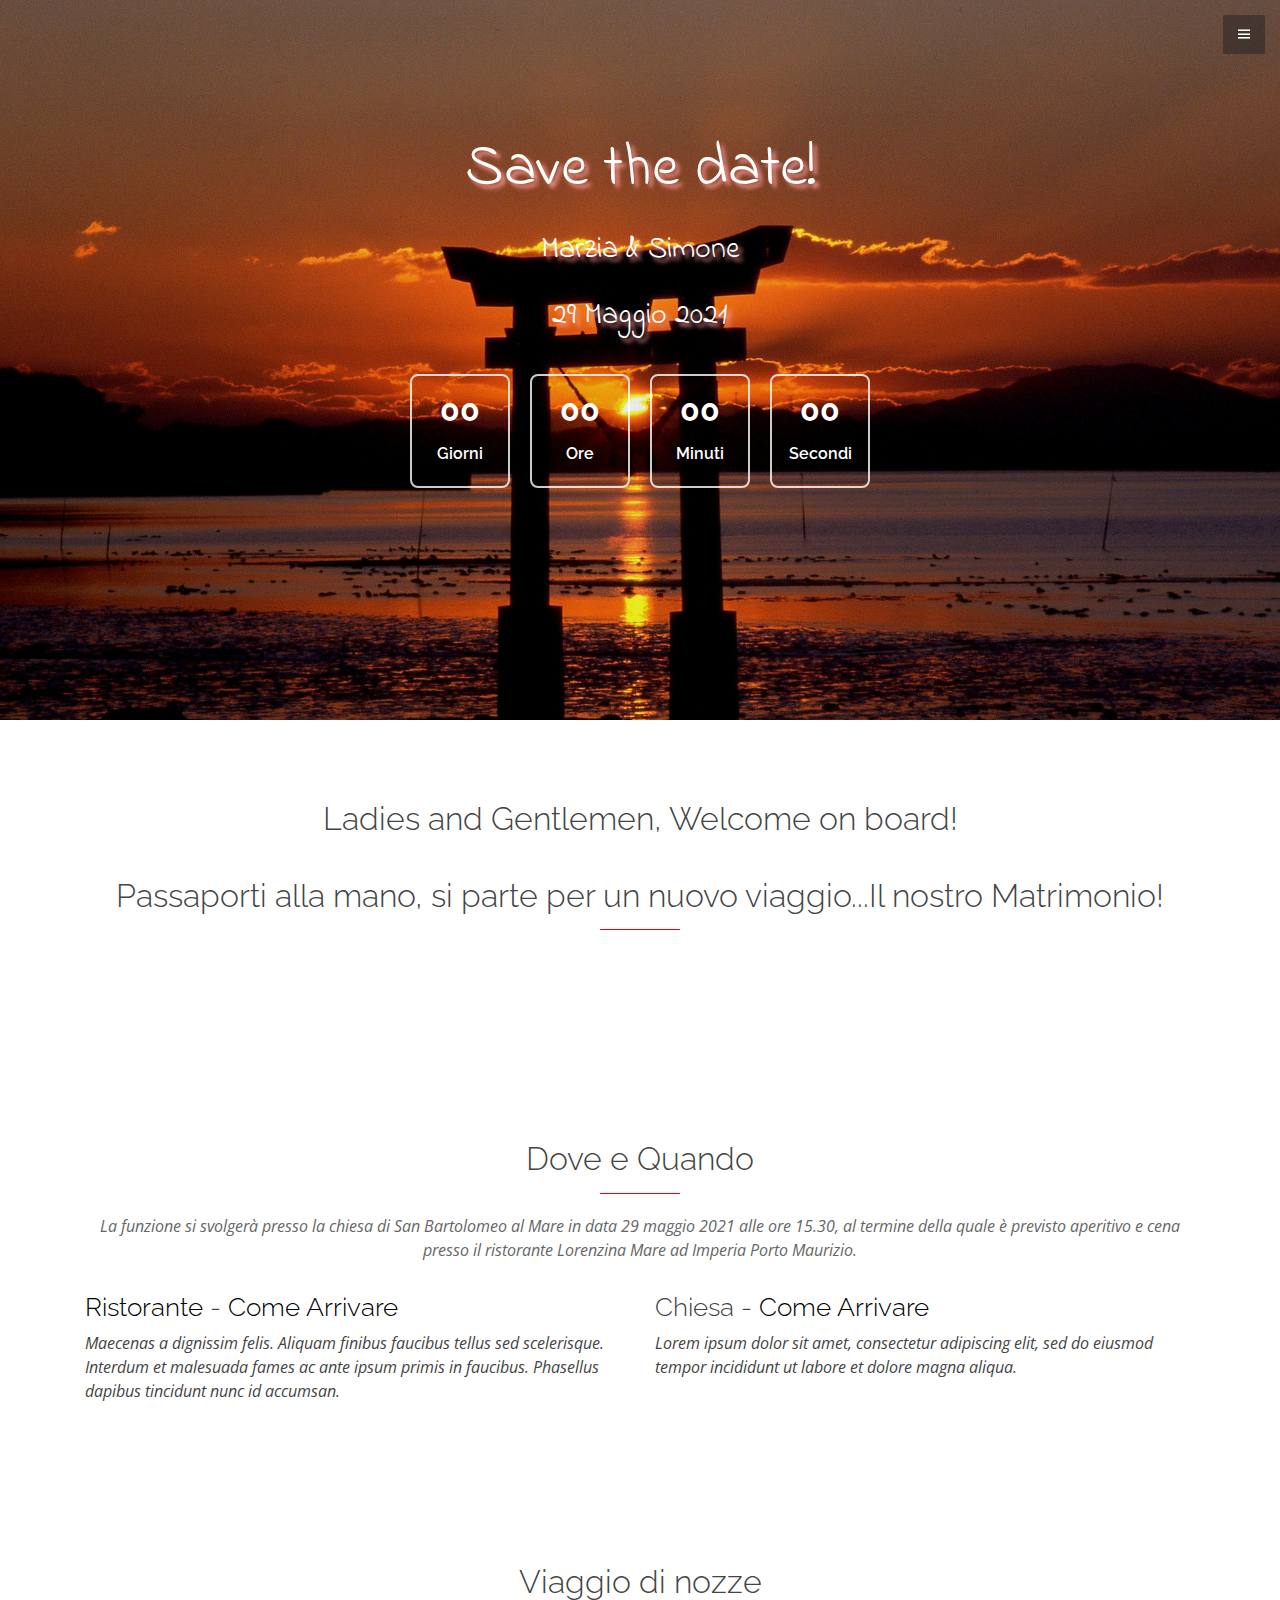
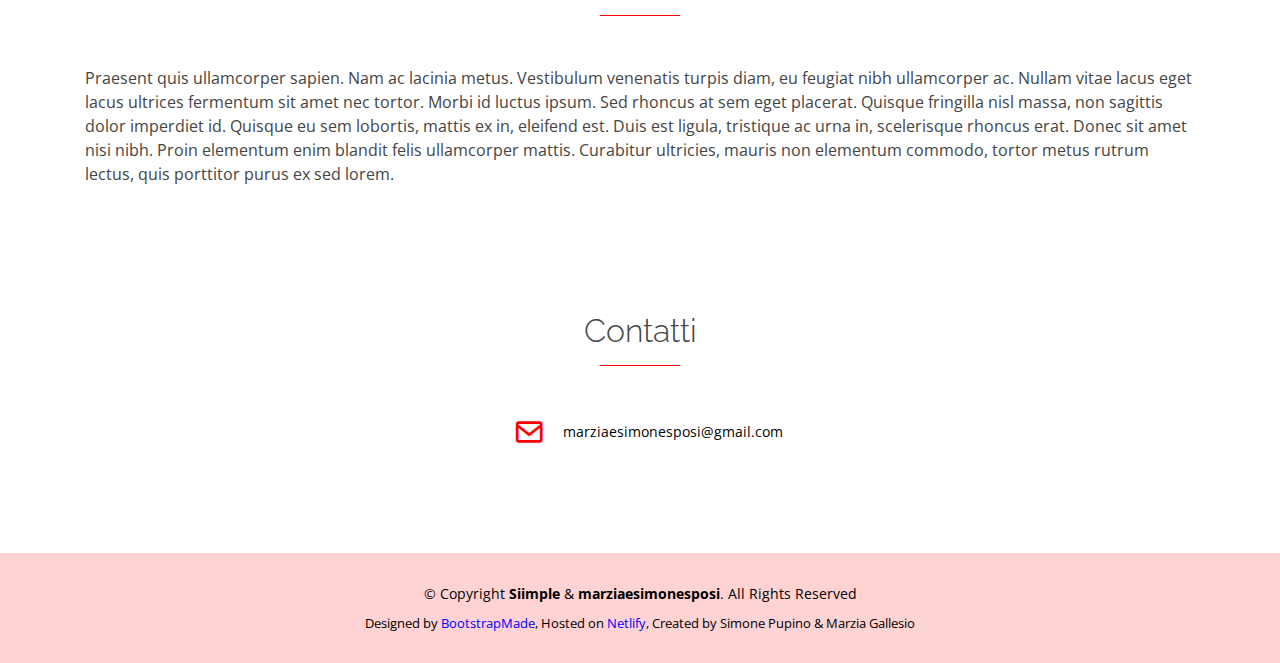
==== index.html @ 61fa4108 "Updated church gmap link" ====
<!DOCTYPE html>
<html lang="en">

<head>
  <meta charset="utf-8">
  <meta content="width=device-width, initial-scale=1.0" name="viewport">

  <title> Marzia e Simone Sposi!</title>
  <meta content="" name="descriptison">
  <meta content="" name="keywords">

  <!-- Favicons -->
  <link href="assets/img/favicon.png" rel="icon">
  <link href="assets/img/apple-touch-icon.png" rel="apple-touch-icon">

  <!-- Google Fonts -->
  <link href="https://fonts.googleapis.com/css?family=Open+Sans|Indie+Flower:300,300i,400,400i,600,600i,700,700i|Raleway:300,300i,400,400i,600,600i,700,700i" rel="stylesheet">

  <!-- Vendor CSS Files -->
  <link href="assets/vendor/bootstrap/css/bootstrap.min.css" rel="stylesheet">
  <link href="assets/vendor/boxicons/css/boxicons.min.css" rel="stylesheet">

  <!-- Template Main CSS File -->
  <link href="assets/css/style.css" rel="stylesheet">

  <!-- =======================================================
  * Template Name: Siimple - v2.1.0
  * Template URL: https://bootstrapmade.com/free-bootstrap-landing-page/
  * Author: BootstrapMade.com
  * License: https://bootstrapmade.com/license/
  ======================================================== -->
</head>

<body>

  <!-- ======= Header ======= -->
  <header id="header">
    <div class="container-fluid">

      <div class="logo float-left">
        <!--<h1 class="text-light"><a href="index.html"><span>Siimple</span></a></h1>-->
        <!-- Uncomment below if you prefer to use an image logo -->
        <!-- <a href="index.html"><img src="assets/img/logo.png" alt="" class="img-fluid"></a>-->
      </div>

      <button type="button" class="nav-toggle"><i class="bx bx-menu"></i></button>
      <nav class="nav-menu">
        <ul>
          <li class="active"><a href="#header">Introduzione</a></li>
          <li><a href="#when-and-where">Dove e Quando</a></li>
          <li><a href="#honeymoon">Viaggio di Nozze</a></li>
          <li><a href="#contact">Contatti</a></li>
        </ul>
      </nav><!-- .nav-menu -->

    </div>
  </header><!-- End #header -->

  <!-- ======= Hero Section ======= -->
  <section id="hero">
    <div class="hero-container">
      <h1 class="intro">Save the date!</h1><br>
      <h2 class="intro">Marzia & Simone</h2>
      <h2 class="intro">29 Maggio 2021</h2>
      
      <div class="countdown d-flex justify-content-center" data-count="2021/05/29">
        <div>
          <h3>%D</h3>
          <h4>Giorni</h4>
        </div>
        <div>
          <h3>%H</h3>
          <h4>Ore</h4>
        </div>
        <div>
          <h3>%M</h3>
          <h4>Minuti</h4>
        </div>
        <div>
          <h3>%S</h3>
          <h4>Secondi</h4>
        </div>
      </div>
    </div>
  </section><!-- #hero -->

  <main id="main">
    <!-- ======= Proto Section ======= -->
    <section id="proto" class="proto">
      <div class="container">
        <div class="section-title">
          <h2>Ladies and Gentlemen, Welcome on board!<br><br>
          Passaporti alla mano, si parte per un nuovo viaggio...Il nostro Matrimonio!</h2>
        </div>
      </div>
    </section><!-- End Proto Section -->

    <!-- ======= When and Where Section ======= -->
    <section id="when-and-where" class="when-and-where">
      <div class="container">
        <div class="section-title">
          <h2>Dove e Quando</h2>
          <p>La funzione si svolgerà presso la chiesa di San Bartolomeo al Mare in data 29 maggio 2021 alle ore 15.30, al termine della quale è previsto aperitivo e cena presso il 
            ristorante Lorenzina Mare ad Imperia Porto Maurizio.
          </p>
        </div>
        <div class="row">
          <div class="col-lg-6">
            <h3>
              <a class="getto" href="https://www.ristorantelorenzinamare.com/">
                Ristorante
              </a> - 
              <a class="getto" href="https://www.google.com/maps/place/Ristorante+Lorenzina+Mare/@43.8742591,8.0179826,15z/data=!4m2!3m1!1s0x0:0x3e180a0cb624fd00?sa=X&ved=2ahUKEwjZ9p_QupvsAhWTA2MBHfnTA1UQ_BIwE3oECA8QBQ">
                Come Arrivare
              </a>
            </h3>
            <p class="font-italic">
              Maecenas a dignissim felis. Aliquam finibus faucibus tellus sed scelerisque. Interdum et malesuada fames ac ante ipsum primis in faucibus. 
              Phasellus dapibus tincidunt nunc id accumsan.
            </p>
          </div>
          <div class="col-lg-6">
            <h3>Chiesa - 
              <a class="getto" href="https://www.google.com/maps/place/Chiesa+di+San+Bartolomeo/@43.92898,8.0995637,17z/data=!3m1!4b1!4m5!3m4!1s0x12d2684e23569f0b:0xa24e6f8e5fc6776!8m2!3d43.92898!4d8.1017524">
              Come Arrivare
              </a>
            </h3>
            <p class="font-italic">
              Lorem ipsum dolor sit amet, consectetur adipiscing elit, sed do eiusmod tempor incididunt ut labore et dolore
              magna aliqua.
            </p>
          </div>
        </div>
      </div>
    </section><!-- End When and Where Section -->

    <!-- ======= Bridal Registry Section ======= -->
    <section id="honeymoon" class="honeymoon section-bg">
      <div class="container">
        <div class="section-title">
          <h2>Viaggio di nozze</h2>
        </div>
        <p>
          Praesent quis ullamcorper sapien. Nam ac lacinia metus. Vestibulum venenatis turpis diam, eu feugiat nibh ullamcorper ac. Nullam vitae lacus eget lacus ultrices fermentum sit amet nec tortor. 
          Morbi id luctus ipsum. Sed rhoncus at sem eget placerat. Quisque fringilla nisl massa, non sagittis dolor imperdiet id. Quisque eu sem lobortis, mattis ex in, eleifend est. 
          Duis est ligula, tristique ac urna in, scelerisque rhoncus erat. Donec sit amet nisi nibh. Proin elementum enim blandit felis ullamcorper mattis. 
          Curabitur ultricies, mauris non elementum commodo, tortor metus rutrum lectus, quis porttitor purus ex sed lorem.
        </p>
      </div>
    </section><!-- End Bridal Registry Section -->

    <!-- ======= Contact Us Section ======= -->
    <section id="contact" class="contact section-bg">
      <div class="container">

        <div class="section-title">
          <h2>Contatti</h2>
        </div>

        <div class="row justify-content-center">

          <div class="col-lg-3 col-md-5 mb-5 mb-md-0">
            <div class="info">

              <div class="email">
                <i class="bx bx-envelope"></i>
                <a href="mailto:marziaesimonesposi@gmail.com" class="mailto">
                  <p>
                    marziaesimonesposi@gmail.com
                  </p>
                </a>
              </div>

            </div>

          </div>
        </div>

      </div>
    </section><!-- End Contact Us Section -->

  </main><!-- End #main -->

  <!-- ======= Footer ======= -->
  <footer id="footer">
    <div class="container">
      <div class="copyright">
        &copy; Copyright <strong><span>Siimple</span></strong> & <strong><span>marziaesimonesposi</span></strong>. All Rights Reserved
      </div>
      <div class="credits">
        <!-- All the links in the footer should remain intact. -->
        <!-- You can delete the links only if you purchased the pro version. -->
        <!-- Licensing information: https://bootstrapmade.com/license/ -->
        <!-- Purchase the pro version with working PHP/AJAX contact form: https://bootstrapmade.com/free-bootstrap-landing-page/ -->
        Designed by <a href="https://bootstrapmade.com/">BootstrapMade</a>,
        Hosted on <a href="https://www.netlify.com/">Netlify</a>,
        Created by Simone Pupino & Marzia Gallesio
      </div>
    </div>
  </footer><!-- End #footer -->

  <!-- Vendor JS Files -->
  <script src="assets/vendor/jquery/jquery.min.js"></script>
  <script src="assets/vendor/bootstrap/js/bootstrap.bundle.min.js"></script>
  <script src="assets/vendor/jquery.easing/jquery.easing.min.js"></script>
  <script src="assets/vendor/php-email-form/validate.js"></script>
  <script src="assets/vendor/jquery-countdown/jquery.countdown.min.js"></script>

  <!-- Template Main JS File -->
  <script src="assets/js/main.js"></script>

</body>

</html>
---- assets/css/style.css ----
/**
* Template Name: Siimple - v2.1.0
* Template URL: https://bootstrapmade.com/free-bootstrap-landing-page/
* Author: BootstrapMade.com
* License: https://bootstrapmade.com/license/
*/

/*--------------------------------------------------------------
# General
--------------------------------------------------------------*/
body {
  font-family: "Open Sans", sans-serif;
  color: #444444;
}

a {
  color: #fff;
}

a:hover {
  color: #02B6FF;
  text-decoration: none;
}

h1, h2, h3, h4, h5, h6, .font-primary {
  font-family: "Raleway", sans-serif;
}

/*--------------------------------------------------------------
# Header
--------------------------------------------------------------*/
#header {
  height: 80px;
  padding: 20px 0;
  z-index: 10;
  position: relative;
}

#header .logo h1 {
  font-size: 36px;
  margin: 0;
  padding: 0;
  line-height: 1;
  font-weight: 300;
  letter-spacing: 3px;
}

#header .logo h1 a, #header .logo h1 a:hover {
  color: #fff;
  text-decoration: none;
}

#header .logo img {
  padding: 0;
  margin: 0;
  max-height: 40px;
}

@media (max-width: 768px) {
  #header .logo h1 {
    font-size: 28px;
    padding: 8px 0;
  }
}

/*--------------------------------------------------------------
# Navigation Menu
--------------------------------------------------------------*/
.nav-menu {
  position: fixed;
  top: 0;
  bottom: 0;
  z-index: 9999;
  overflow-y: auto;
  right: -260px;
  width: 260px;
  padding-top: 18px;
  background: rgba(34, 34, 34, 0.8);
  transition: 0.4s;
}

.nav-menu * {
  margin: 0;
  padding: 0;
  list-style: none;
}

.nav-menu a {
  display: block;
  position: relative;
  color: #fff;
  padding: 10px 20px;
  font-weight: 500;
  transition: 0.3s;
}

.nav-menu a:hover, .nav-menu .active > a, .nav-menu li:hover > a {
  color: red;
  text-decoration: none;
}

.nav-menu .drop-down > a:after {
  content: "\e9f8";
  font-family: "boxicons";
  padding-left: 10px;
  position: absolute;
  right: 15px;
}

.nav-menu .active.drop-down > a:after {
  content: "\e9f8";
}

.nav-menu .drop-down > a {
  padding-right: 35px;
}

.nav-menu .drop-down ul {
  display: none;
  overflow: hidden;
}

.nav-menu .drop-down li {
  padding-left: 20px;
}

.nav-menu-active {
  right: 0;
}

.nav-toggle {
  position: fixed;
  right: 15px;
  top: 15px;
  z-index: 9998;
  border: 0;
  background: rgba(34, 34, 34, 0.5);
  transition: all 0.4s;
  outline: none !important;
  line-height: 1;
  cursor: pointer;
  text-align: right;
  padding: 10px 12px;
  border-radius: 2px;
}

.nav-toggle i {
  color: #fff;
  font-size: 18px;
}

.nav-toggle-active {
  right: 275px;
}

/*--------------------------------------------------------------
# Hero Section
--------------------------------------------------------------*/
#hero {
  width: 100%;
  height: 80vh;
  background: url("../img/hero-bg.jpg") center center;
  background-size: cover;
  position: relative;
  margin-top: -80px;
  z-index: 9;
}

#hero .hero-container {
  position: absolute;
  bottom: 0;
  top: 0;
  left: 0;
  right: 0;
  display: flex;
  justify-content: center;
  align-items: center;
  flex-direction: column;
  text-align: center;
  padding: 0 15px;
}

#hero h1.intro {
  margin: 0 0 10px 0;
  font-size: 60px;
  font-weight: 400;
  line-height: 56px;
  line-height: 56px;
  color: rgb(255, 255, 255);
  font-family: "Indie Flower", sans-serif;
  text-shadow: 4px 4px 4px rgb(255, 152, 152);

}

#hero h2.intro {
  color: rgb(255, 255, 255);
  margin-bottom: 30px;
  font-size: 30px;
  font-family: "Indie Flower", sans-serif;
  text-shadow: 4px 4px 4px rgb(255, 152, 152);
}

@-webkit-keyframes animate-loading-notify {
  0% {
    transform: rotate(0deg);
  }
  100% {
    transform: rotate(360deg);
  }
}

@keyframes animate-loading-notify {
  0% {
    transform: rotate(0deg);
  }
  100% {
    transform: rotate(360deg);
  }
}

@media (min-width: 1024px) {
  #hero {
    background-attachment: fixed;
  }
}

@media (max-width: 768px) {
  #hero h1 {
    font-size: 28px;
    line-height: 36px;
  }
  #hero h2 {
    font-size: 18px;
    line-height: 24px;
    margin-bottom: 30px;
  }
  #hero .php-email-form input {
    margin: 0 auto;
  }
}

/* Countdown */

#hero h1 {
  margin: 0 0 10px 0;
  font-size: 48px;
  font-weight: 700;
  line-height: 56px;
  color: #fff;
}

#hero h2 {
  color: #eee;
  margin-bottom: 40px;
  font-size: 22px;
}

#hero .countdown {
  margin-bottom: 80px;
}

#hero .countdown div {
  text-align: center;
  border: 2px solid rgba(255, 255, 255, 0.8);
  border-radius: 8px;
  margin: 10px 10px;
  width: 100px;
  padding: 15px 0;
}

#hero .countdown div h3 {
  font-weight: 700;
  font-size: 32px;
  margin-bottom: 15px;
}

#hero .countdown div h4 {
  font-size: 16px;
  font-weight: 600;
}

.countdown.d-flex.justify-content-center {
  color: white;
}

@media (max-width: 575px) {
  #hero .countdown div {
    width: 70px;
    padding: 10px 0;
    margin: 10px 8px;
  }
  #hero .countdown div h3 {
    font-size: 28px;
    margin-bottom: 10px;
  }
  #hero .countdown div h4 {
    font-size: 14px;
    font-weight: 500;
  }
}

/*--------------------------------------------------------------
# Sections General
--------------------------------------------------------------*/
section {
  padding: 80px 0;
}

.section-bg {
  background-color: #fff;
}

.section-title {
  text-align: center;
  padding-bottom: 30px;
}

.section-title h2 {
  font-size: 32px;
  font-weight: 300;
  margin-bottom: 20px;
  padding-bottom: 15px;
  position: relative;
}

.section-title h2::after {
  content: '';
  position: absolute;
  display: block;
  width: 80px;
  height: 1px;
  background: red;
  bottom: 0;
  left: calc(50% - 40px);
}

.section-title p {
  margin-bottom: 0;
  font-style: italic;
  color: #666666;
}

a.getto {
  color: black;
}

a.getto:hover {
  color: blue;
}


/*--------------------------------------------------------------
# When and Where
--------------------------------------------------------------*/
.when-and-where h3 {
  font-weight: 300;
  font-size: 26px;
}

.when-and-where ul {
  list-style: none;
  padding: 0;
}

.when-and-where ul li {
  padding-bottom: 10px;
}

.when-and-where ul i {
  font-size: 20px;
  padding-right: 4px;
  color: #fd680e;
}

.when-and-where p:last-child {
  margin-bottom: 0;
}

/*--------------------------------------------------------------
# Honeymoon
--------------------------------------------------------------*/
.honeymoon {
  padding-bottom: 30px;
  background-color: white;
}

@media (max-width: 1024px) {
  .honeymoon {
    background-attachment: scroll;
  }
}

/*--------------------------------------------------------------
# Contact Us
--------------------------------------------------------------*/
.contact .info {
  color: #444444;
}

.contact .info i {
  font-size: 32px;
  color: #ff0000;
  float: left;
}

.contact .info p {
  padding: 0 0 10px 50px;
  margin-bottom: 20px;
  line-height: 22px;
  font-size: 14px;
}

.contact .info .email p {
  padding-top: 5px;
  color: black;
}

.contact .info .email p:hover {
  color: blue;
}

@media (max-width: 768px) {
  .contact .social-links {
    text-align: center;
  }
}

@-webkit-keyframes animate-loading {
  0% {
    transform: rotate(0deg);
  }
  100% {
    transform: rotate(360deg);
  }
}

@keyframes animate-loading {
  0% {
    transform: rotate(0deg);
  }
  100% {
    transform: rotate(360deg);
  }
}

/*--------------------------------------------------------------
# Footer
--------------------------------------------------------------*/
#footer {
  background: rgb(255, 211, 211);
  padding: 30px 0;
  color: #000;
  font-size: 14px;
}

#footer .copyright {
  text-align: center;
}

#footer .credits {
  padding-top: 10px;
  text-align: center;
  font-size: 13px;
  color: #000;
}

#footer a {
  color: blue;
}
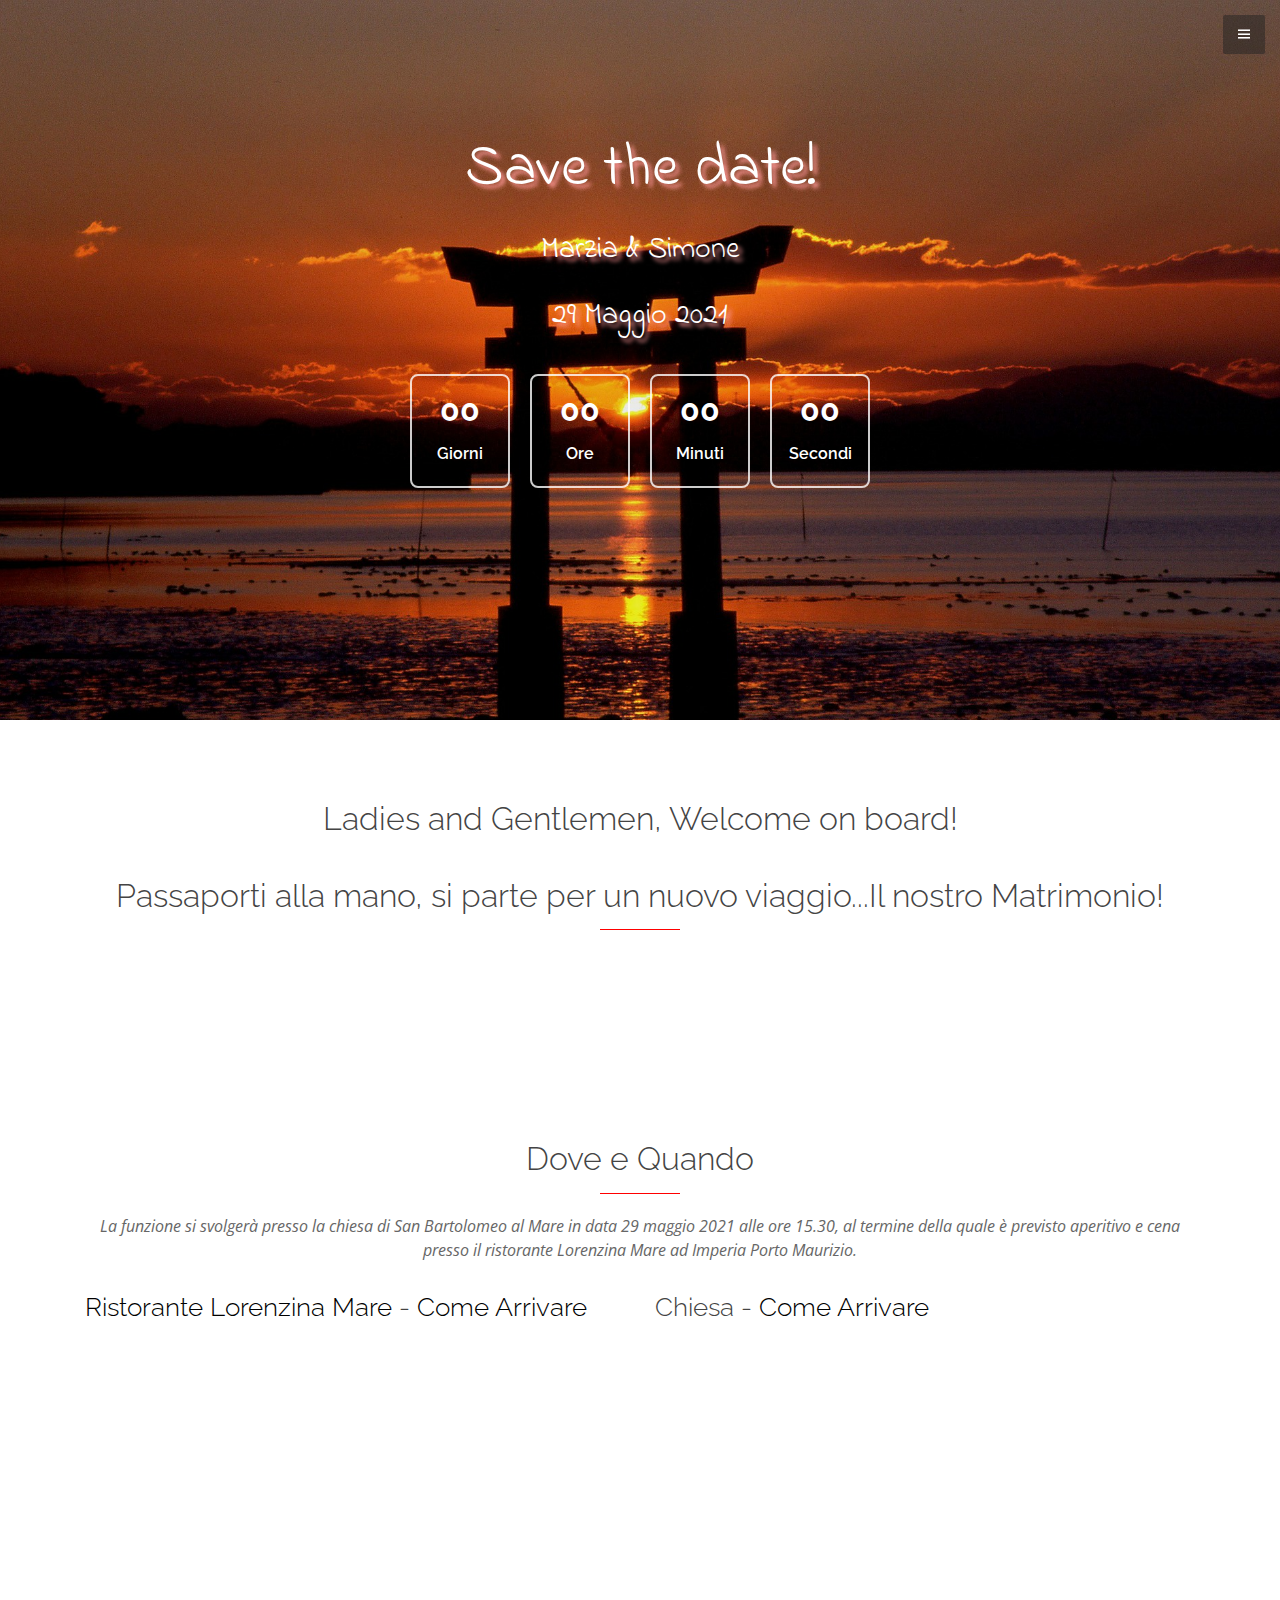
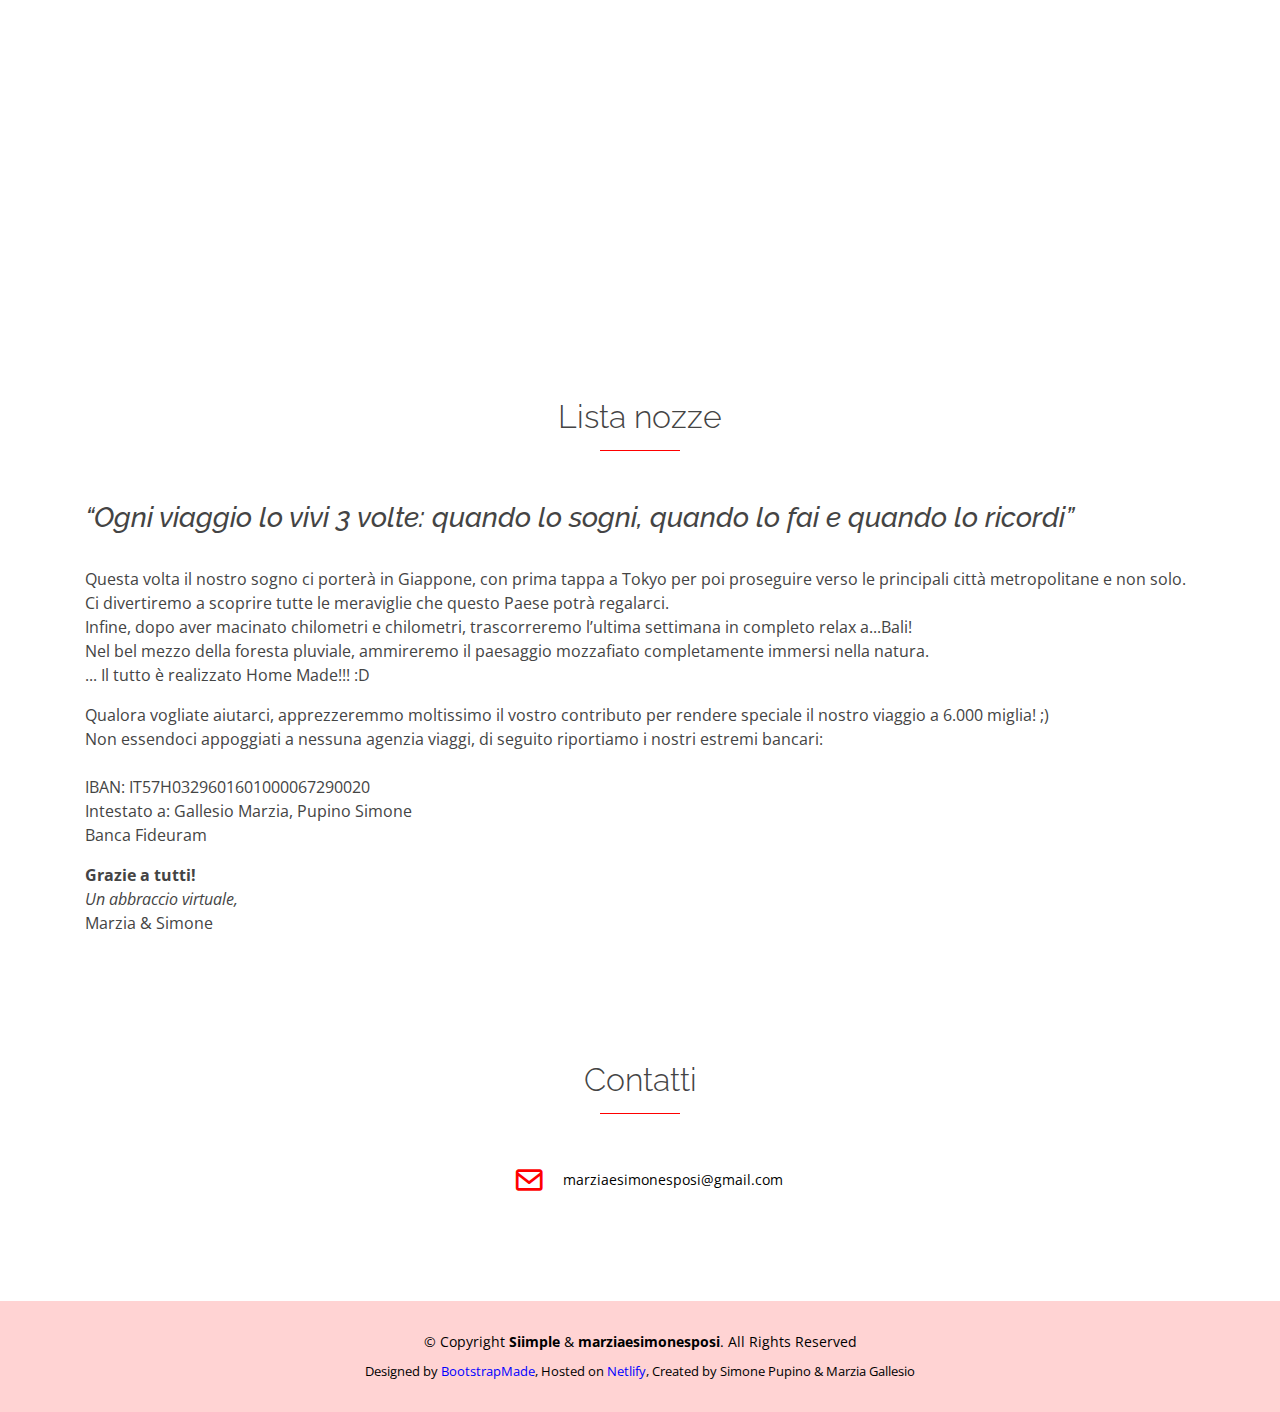
==== commit 800d315f: "Added maps and updated text" ====
--- a/index.html
+++ b/index.html
@@ -108,15 +108,15 @@
           <div class="col-lg-6">
             <h3>
               <a class="getto" href="https://www.ristorantelorenzinamare.com/">
-                Ristorante
+                Ristorante Lorenzina Mare
               </a> - 
               <a class="getto" href="https://www.google.com/maps/place/Ristorante+Lorenzina+Mare/@43.8742591,8.0179826,15z/data=!4m2!3m1!1s0x0:0x3e180a0cb624fd00?sa=X&ved=2ahUKEwjZ9p_QupvsAhWTA2MBHfnTA1UQ_BIwE3oECA8QBQ">
                 Come Arrivare
               </a>
+              <iframe src="https://www.google.com/maps/embed?pb=!1m18!1m12!1m3!1d2876.11045894892!2d8.015788550990033!3d43.87426294602323!2m3!1f0!2f0!3f0!3m2!1i1024!2i768!4f13.1!3m3!1m2!1s0x12d26c3921e08117%3A0x3e180a0cb624fd00!2sRistorante%20Lorenzina%20Mare!5e0!3m2!1sit!2sit!4v1603123259074!5m2!1sit!2sit" width="500" height="500" frameborder="0" style="border:0;" allowfullscreen="" aria-hidden="false" tabindex="0"></iframe>
             </h3>
             <p class="font-italic">
-              Maecenas a dignissim felis. Aliquam finibus faucibus tellus sed scelerisque. Interdum et malesuada fames ac ante ipsum primis in faucibus. 
-              Phasellus dapibus tincidunt nunc id accumsan.
+              
             </p>
           </div>
           <div class="col-lg-6">
@@ -124,10 +124,9 @@
               <a class="getto" href="https://www.google.com/maps/place/Chiesa+di+San+Bartolomeo/@43.92898,8.0995637,17z/data=!3m1!4b1!4m5!3m4!1s0x12d2684e23569f0b:0xa24e6f8e5fc6776!8m2!3d43.92898!4d8.1017524">
               Come Arrivare
               </a>
+              <iframe src="https://www.google.com/maps/embed?pb=!1m18!1m12!1m3!1d4063.7560491827066!2d8.098599672252014!3d43.92812902849301!2m3!1f0!2f0!3f0!3m2!1i1024!2i768!4f13.1!3m3!1m2!1s0x12d2684e23569f0b%3A0xa24e6f8e5fc6776!2sChiesa%20di%20San%20Bartolomeo!5e0!3m2!1sit!2sit!4v1603960431903!5m2!1sit!2sit" width="500" height="500" frameborder="0" style="border:0;" allowfullscreen="" aria-hidden="false" tabindex="0"></iframe>
             </h3>
             <p class="font-italic">
-              Lorem ipsum dolor sit amet, consectetur adipiscing elit, sed do eiusmod tempor incididunt ut labore et dolore
-              magna aliqua.
             </p>
           </div>
         </div>
@@ -138,14 +137,33 @@
     <section id="honeymoon" class="honeymoon section-bg">
       <div class="container">
         <div class="section-title">
-          <h2>Viaggio di nozze</h2>
-        </div>
+          <h2>Lista nozze</h2>
+        </div>
+
+        <h3><i>“Ogni viaggio lo vivi 3 volte: quando lo sogni, quando lo fai e quando lo ricordi”</i></h3><br>
+
         <p>
-          Praesent quis ullamcorper sapien. Nam ac lacinia metus. Vestibulum venenatis turpis diam, eu feugiat nibh ullamcorper ac. Nullam vitae lacus eget lacus ultrices fermentum sit amet nec tortor. 
-          Morbi id luctus ipsum. Sed rhoncus at sem eget placerat. Quisque fringilla nisl massa, non sagittis dolor imperdiet id. Quisque eu sem lobortis, mattis ex in, eleifend est. 
-          Duis est ligula, tristique ac urna in, scelerisque rhoncus erat. Donec sit amet nisi nibh. Proin elementum enim blandit felis ullamcorper mattis. 
-          Curabitur ultricies, mauris non elementum commodo, tortor metus rutrum lectus, quis porttitor purus ex sed lorem.
+          Questa volta il nostro sogno ci porterà in Giappone, con prima tappa a Tokyo per poi proseguire verso le principali città metropolitane e non solo.<br>
+          Ci divertiremo a scoprire tutte le meraviglie che questo Paese potrà regalarci.<br>
+          Infine, dopo aver macinato chilometri e chilometri, trascorreremo l’ultima settimana in completo relax a...Bali!<br>
+          Nel bel mezzo della foresta pluviale, ammireremo il paesaggio mozzafiato completamente immersi nella natura.<br>
+          ... Il tutto è realizzato Home Made!!!  :D
         </p>
+
+        <p>
+          Qualora vogliate aiutarci, apprezzeremmo moltissimo il vostro contributo per rendere speciale il nostro viaggio a 6.000 miglia! ;) <br>
+          Non essendoci appoggiati a nessuna agenzia viaggi, di seguito riportiamo i nostri estremi bancari: <br><br>
+          IBAN: IT57H0329601601000067290020 <br>
+          Intestato a: Gallesio Marzia, Pupino Simone <br>
+          Banca Fideuram
+        </p>
+
+        <p>
+          <strong>Grazie a tutti!</strong> <br>
+          <i>Un abbraccio virtuale, </i><br>
+          Marzia & Simone <br>
+        </p>
+
       </div>
     </section><!-- End Bridal Registry Section -->
 
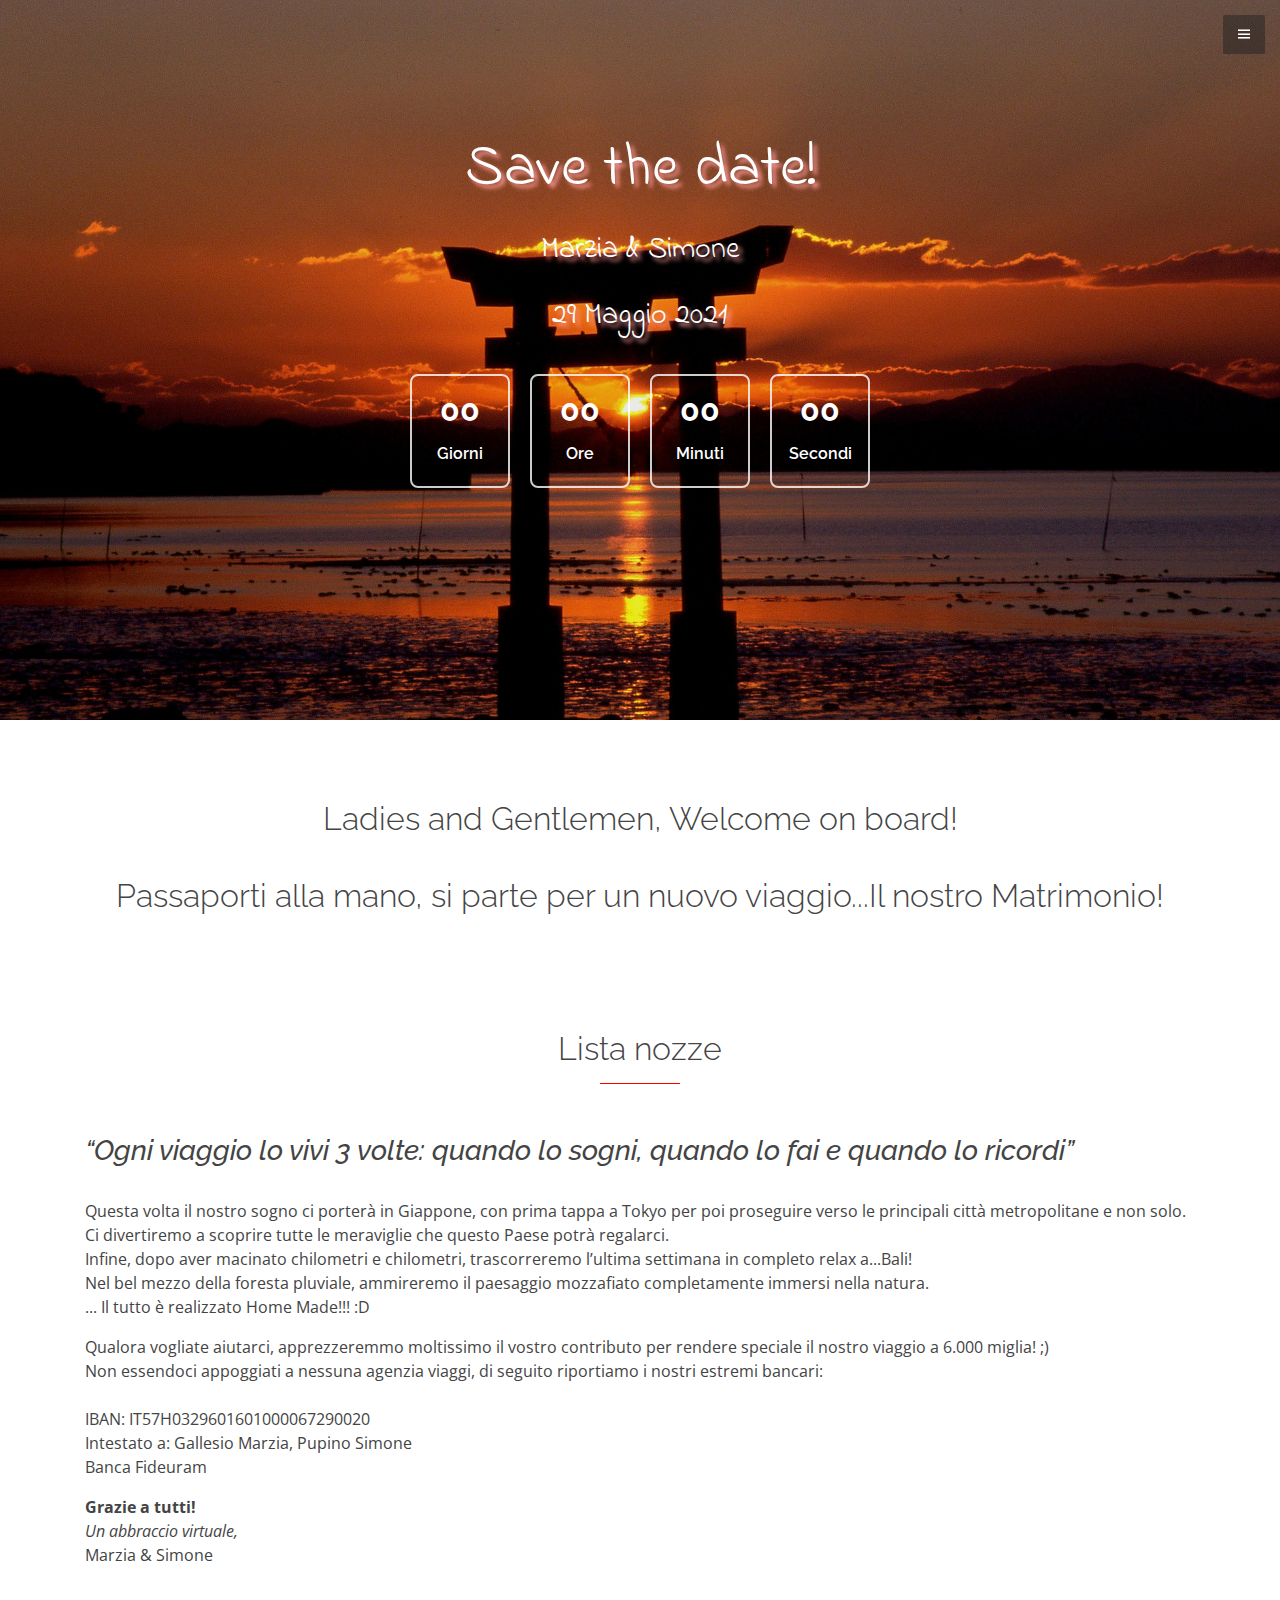
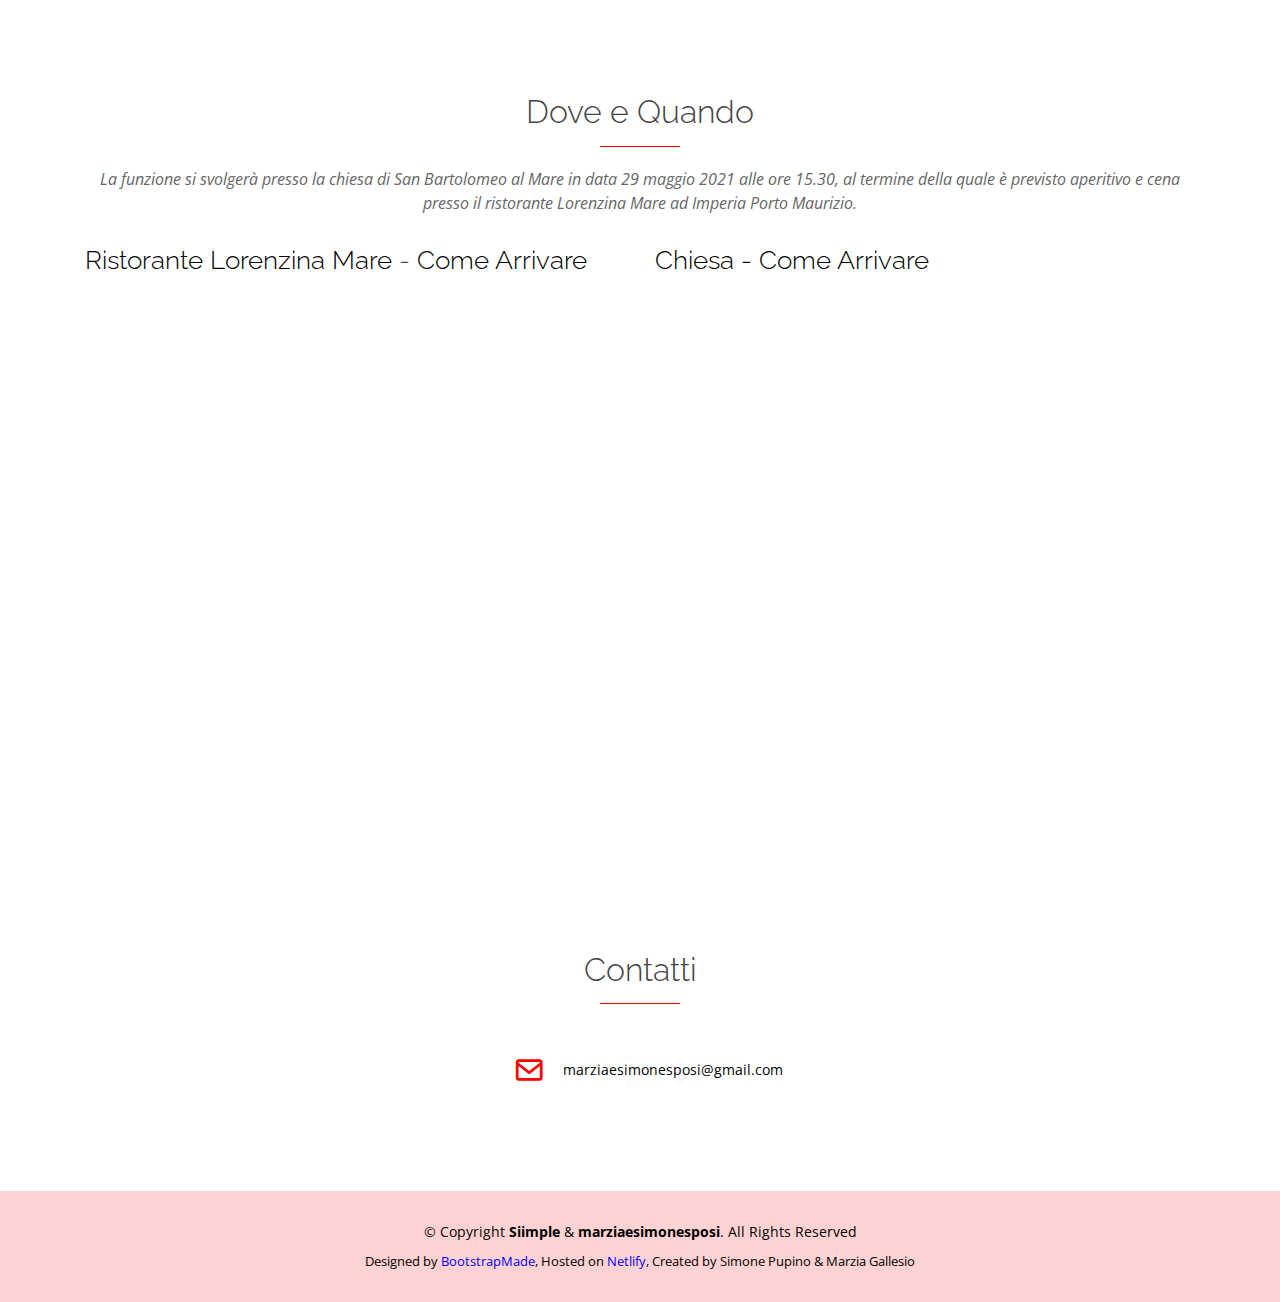
==== commit 8eb7084a: "Updated sections and maps" ====
--- a/index.html
+++ b/index.html
@@ -47,8 +47,8 @@
       <nav class="nav-menu">
         <ul>
           <li class="active"><a href="#header">Introduzione</a></li>
-          <li><a href="#when-and-where">Dove e Quando</a></li>
-          <li><a href="#honeymoon">Viaggio di Nozze</a></li>
+          <li><a href="#honeymoon">Lista Nozze</a></li>
+		  <li><a href="#when-and-where">Dove e Quando</a></li>
           <li><a href="#contact">Contatti</a></li>
         </ul>
       </nav><!-- .nav-menu -->
@@ -85,15 +85,42 @@
   </section><!-- #hero -->
 
   <main id="main">
-    <!-- ======= Proto Section ======= -->
-    <section id="proto" class="proto">
+	
+	<!-- ======= Bridal Registry Section ======= -->
+    <section id="honeymoon" class="honeymoon section-bg">
       <div class="container">
         <div class="section-title">
-          <h2>Ladies and Gentlemen, Welcome on board!<br><br>
-          Passaporti alla mano, si parte per un nuovo viaggio...Il nostro Matrimonio!</h2>
-        </div>
-      </div>
-    </section><!-- End Proto Section -->
+			<h2>Ladies and Gentlemen, Welcome on board!<br><br>
+			Passaporti alla mano, si parte per un nuovo viaggio...Il nostro Matrimonio!<br><br><br><br>
+			Lista nozze</h2>
+        </div>
+
+        <h3><i>“Ogni viaggio lo vivi 3 volte: quando lo sogni, quando lo fai e quando lo ricordi”</i></h3><br>
+
+        <p>
+          Questa volta il nostro sogno ci porterà in Giappone, con prima tappa a Tokyo per poi proseguire verso le principali città metropolitane e non solo.<br>
+          Ci divertiremo a scoprire tutte le meraviglie che questo Paese potrà regalarci.<br>
+          Infine, dopo aver macinato chilometri e chilometri, trascorreremo l’ultima settimana in completo relax a...Bali!<br>
+          Nel bel mezzo della foresta pluviale, ammireremo il paesaggio mozzafiato completamente immersi nella natura.<br>
+          ... Il tutto è realizzato Home Made!!!  :D
+        </p>
+
+        <p>
+          Qualora vogliate aiutarci, apprezzeremmo moltissimo il vostro contributo per rendere speciale il nostro viaggio a 6.000 miglia! ;) <br>
+          Non essendoci appoggiati a nessuna agenzia viaggi, di seguito riportiamo i nostri estremi bancari: <br><br>
+          IBAN: IT57H0329601601000067290020 <br>
+          Intestato a: Gallesio Marzia, Pupino Simone <br>
+          Banca Fideuram
+        </p>
+
+        <p>
+          <strong>Grazie a tutti!</strong> <br>
+          <i>Un abbraccio virtuale, </i><br>
+          Marzia & Simone <br>
+        </p>
+
+      </div>
+    </section><!-- End Bridal Registry Section -->
 
     <!-- ======= When and Where Section ======= -->
     <section id="when-and-where" class="when-and-where">
@@ -120,11 +147,15 @@
             </p>
           </div>
           <div class="col-lg-6">
-            <h3>Chiesa - 
-              <a class="getto" href="https://www.google.com/maps/place/Chiesa+di+San+Bartolomeo/@43.92898,8.0995637,17z/data=!3m1!4b1!4m5!3m4!1s0x12d2684e23569f0b:0xa24e6f8e5fc6776!8m2!3d43.92898!4d8.1017524">
+            <h3>
+				<a class="getto" href="https://www.facebook.com/DivinamisericordiaSanbartolomeo/?ref=bookmarks">
+					Chiesa - 
+				</a>
+              <a class="getto" href="https://www.google.it/maps/place/Chiesa+della+Divina+Misericordia/@43.9230635,8.1000887,19.5z/data=!4m5!3m4!1s0x12d269ad50a81b11:0xfd4b3084a200d570!8m2!3d43.9230083!4d8.1003765">
               Come Arrivare
               </a>
-              <iframe src="https://www.google.com/maps/embed?pb=!1m18!1m12!1m3!1d4063.7560491827066!2d8.098599672252014!3d43.92812902849301!2m3!1f0!2f0!3f0!3m2!1i1024!2i768!4f13.1!3m3!1m2!1s0x12d2684e23569f0b%3A0xa24e6f8e5fc6776!2sChiesa%20di%20San%20Bartolomeo!5e0!3m2!1sit!2sit!4v1603960431903!5m2!1sit!2sit" width="500" height="500" frameborder="0" style="border:0;" allowfullscreen="" aria-hidden="false" tabindex="0"></iframe>
+              <iframe src="https://www.google.com/maps/embed?pb=!1m18!1m12!1m3!1d2032.046542329799!2d8.099583646550924!3d43.923195665096635!2m3!1f0!2f0!3f0!3m2!1i1024!2i768!4f13.1!3m3!1m2!1s0x12d269ad50a81b11%3A0xfd4b3084a200d570!2sChiesa%20della%20Divina%20Misericordia!5e0!3m2!1sit!2sit!4v1618383939676!5m2!1sit!2sit"
+                                width="400" height="500" style="border:0;" allowfullscreen="" loading="lazy"></iframe>
             </h3>
             <p class="font-italic">
             </p>
@@ -132,40 +163,6 @@
         </div>
       </div>
     </section><!-- End When and Where Section -->
-
-    <!-- ======= Bridal Registry Section ======= -->
-    <section id="honeymoon" class="honeymoon section-bg">
-      <div class="container">
-        <div class="section-title">
-          <h2>Lista nozze</h2>
-        </div>
-
-        <h3><i>“Ogni viaggio lo vivi 3 volte: quando lo sogni, quando lo fai e quando lo ricordi”</i></h3><br>
-
-        <p>
-          Questa volta il nostro sogno ci porterà in Giappone, con prima tappa a Tokyo per poi proseguire verso le principali città metropolitane e non solo.<br>
-          Ci divertiremo a scoprire tutte le meraviglie che questo Paese potrà regalarci.<br>
-          Infine, dopo aver macinato chilometri e chilometri, trascorreremo l’ultima settimana in completo relax a...Bali!<br>
-          Nel bel mezzo della foresta pluviale, ammireremo il paesaggio mozzafiato completamente immersi nella natura.<br>
-          ... Il tutto è realizzato Home Made!!!  :D
-        </p>
-
-        <p>
-          Qualora vogliate aiutarci, apprezzeremmo moltissimo il vostro contributo per rendere speciale il nostro viaggio a 6.000 miglia! ;) <br>
-          Non essendoci appoggiati a nessuna agenzia viaggi, di seguito riportiamo i nostri estremi bancari: <br><br>
-          IBAN: IT57H0329601601000067290020 <br>
-          Intestato a: Gallesio Marzia, Pupino Simone <br>
-          Banca Fideuram
-        </p>
-
-        <p>
-          <strong>Grazie a tutti!</strong> <br>
-          <i>Un abbraccio virtuale, </i><br>
-          Marzia & Simone <br>
-        </p>
-
-      </div>
-    </section><!-- End Bridal Registry Section -->
 
     <!-- ======= Contact Us Section ======= -->
     <section id="contact" class="contact section-bg">
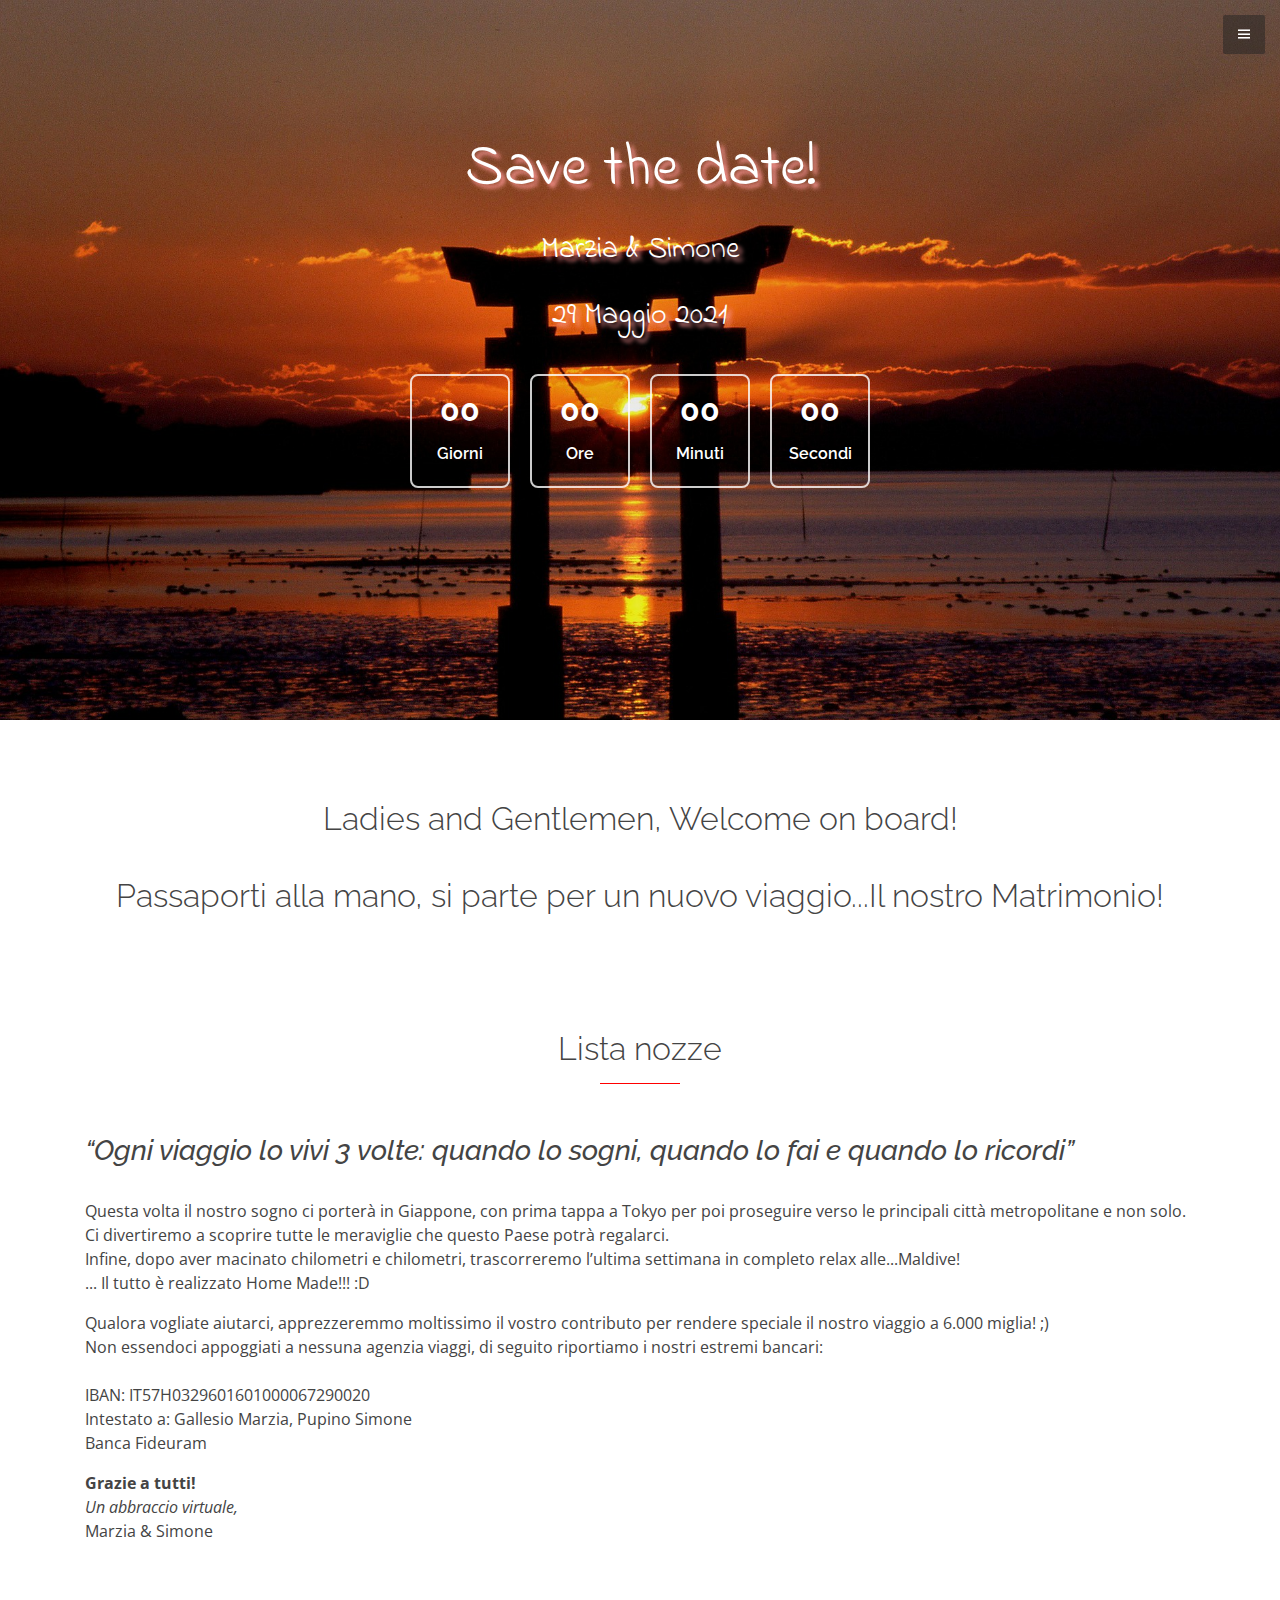
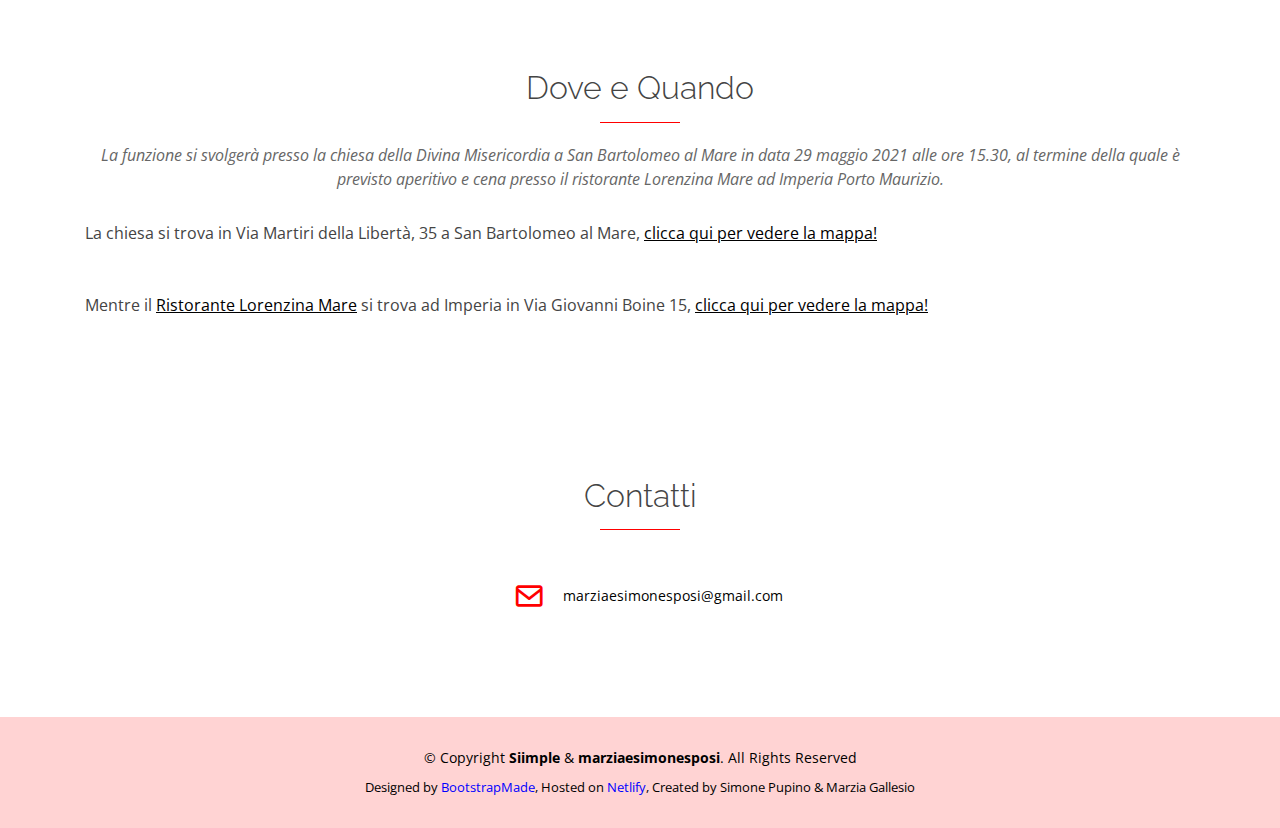
==== commit 398e76dd: "Updated text" ====
--- a/index.html
+++ b/index.html
@@ -100,8 +100,7 @@
         <p>
           Questa volta il nostro sogno ci porterà in Giappone, con prima tappa a Tokyo per poi proseguire verso le principali città metropolitane e non solo.<br>
           Ci divertiremo a scoprire tutte le meraviglie che questo Paese potrà regalarci.<br>
-          Infine, dopo aver macinato chilometri e chilometri, trascorreremo l’ultima settimana in completo relax a...Bali!<br>
-          Nel bel mezzo della foresta pluviale, ammireremo il paesaggio mozzafiato completamente immersi nella natura.<br>
+          Infine, dopo aver macinato chilometri e chilometri, trascorreremo l’ultima settimana in completo relax alle...Maldive!<br>
           ... Il tutto è realizzato Home Made!!!  :D
         </p>
 
@@ -127,41 +126,28 @@
       <div class="container">
         <div class="section-title">
           <h2>Dove e Quando</h2>
-          <p>La funzione si svolgerà presso la chiesa di San Bartolomeo al Mare in data 29 maggio 2021 alle ore 15.30, al termine della quale è previsto aperitivo e cena presso il 
+          <p>La funzione si svolgerà presso la chiesa della Divina Misericordia a San Bartolomeo al Mare in data 29 maggio 2021 alle ore 15.30, al termine della quale è previsto aperitivo e cena presso il 
             ristorante Lorenzina Mare ad Imperia Porto Maurizio.
           </p>
         </div>
-        <div class="row">
-          <div class="col-lg-6">
-            <h3>
-              <a class="getto" href="https://www.ristorantelorenzinamare.com/">
-                Ristorante Lorenzina Mare
-              </a> - 
+		
+		<div>
+			La chiesa si trova in Via Martiri della Libertà, 35 a San Bartolomeo al Mare, 
+			<a class="getto" href="https://www.google.it/maps/place/Chiesa+della+Divina+Misericordia/@43.9230635,8.1000887,19.5z/data=!4m5!3m4!1s0x12d269ad50a81b11:0xfd4b3084a200d570!8m2!3d43.9230083!4d8.1003765">
+              <u>clicca qui per vedere la mappa!</u>
+			</a>
+		</div>
+		<br><br>
+        <div> 
+			Mentre il 
+            <a class="getto" href="https://www.ristorantelorenzinamare.com/">
+                <u>Ristorante Lorenzina Mare</u>
+            </a> 
+			si trova ad Imperia in Via Giovanni Boine 15,
               <a class="getto" href="https://www.google.com/maps/place/Ristorante+Lorenzina+Mare/@43.8742591,8.0179826,15z/data=!4m2!3m1!1s0x0:0x3e180a0cb624fd00?sa=X&ved=2ahUKEwjZ9p_QupvsAhWTA2MBHfnTA1UQ_BIwE3oECA8QBQ">
-                Come Arrivare
+                <u>clicca qui per vedere la mappa!</u>
               </a>
-              <iframe src="https://www.google.com/maps/embed?pb=!1m18!1m12!1m3!1d2876.11045894892!2d8.015788550990033!3d43.87426294602323!2m3!1f0!2f0!3f0!3m2!1i1024!2i768!4f13.1!3m3!1m2!1s0x12d26c3921e08117%3A0x3e180a0cb624fd00!2sRistorante%20Lorenzina%20Mare!5e0!3m2!1sit!2sit!4v1603123259074!5m2!1sit!2sit" width="500" height="500" frameborder="0" style="border:0;" allowfullscreen="" aria-hidden="false" tabindex="0"></iframe>
-            </h3>
-            <p class="font-italic">
-              
-            </p>
-          </div>
-          <div class="col-lg-6">
-            <h3>
-				<a class="getto" href="https://www.facebook.com/DivinamisericordiaSanbartolomeo/?ref=bookmarks">
-					Chiesa - 
-				</a>
-              <a class="getto" href="https://www.google.it/maps/place/Chiesa+della+Divina+Misericordia/@43.9230635,8.1000887,19.5z/data=!4m5!3m4!1s0x12d269ad50a81b11:0xfd4b3084a200d570!8m2!3d43.9230083!4d8.1003765">
-              Come Arrivare
-              </a>
-              <iframe src="https://www.google.com/maps/embed?pb=!1m18!1m12!1m3!1d2032.046542329799!2d8.099583646550924!3d43.923195665096635!2m3!1f0!2f0!3f0!3m2!1i1024!2i768!4f13.1!3m3!1m2!1s0x12d269ad50a81b11%3A0xfd4b3084a200d570!2sChiesa%20della%20Divina%20Misericordia!5e0!3m2!1sit!2sit!4v1618383939676!5m2!1sit!2sit"
-                                width="400" height="500" style="border:0;" allowfullscreen="" loading="lazy"></iframe>
-            </h3>
-            <p class="font-italic">
-            </p>
-          </div>
-        </div>
-      </div>
+        </div>
     </section><!-- End When and Where Section -->
 
     <!-- ======= Contact Us Section ======= -->
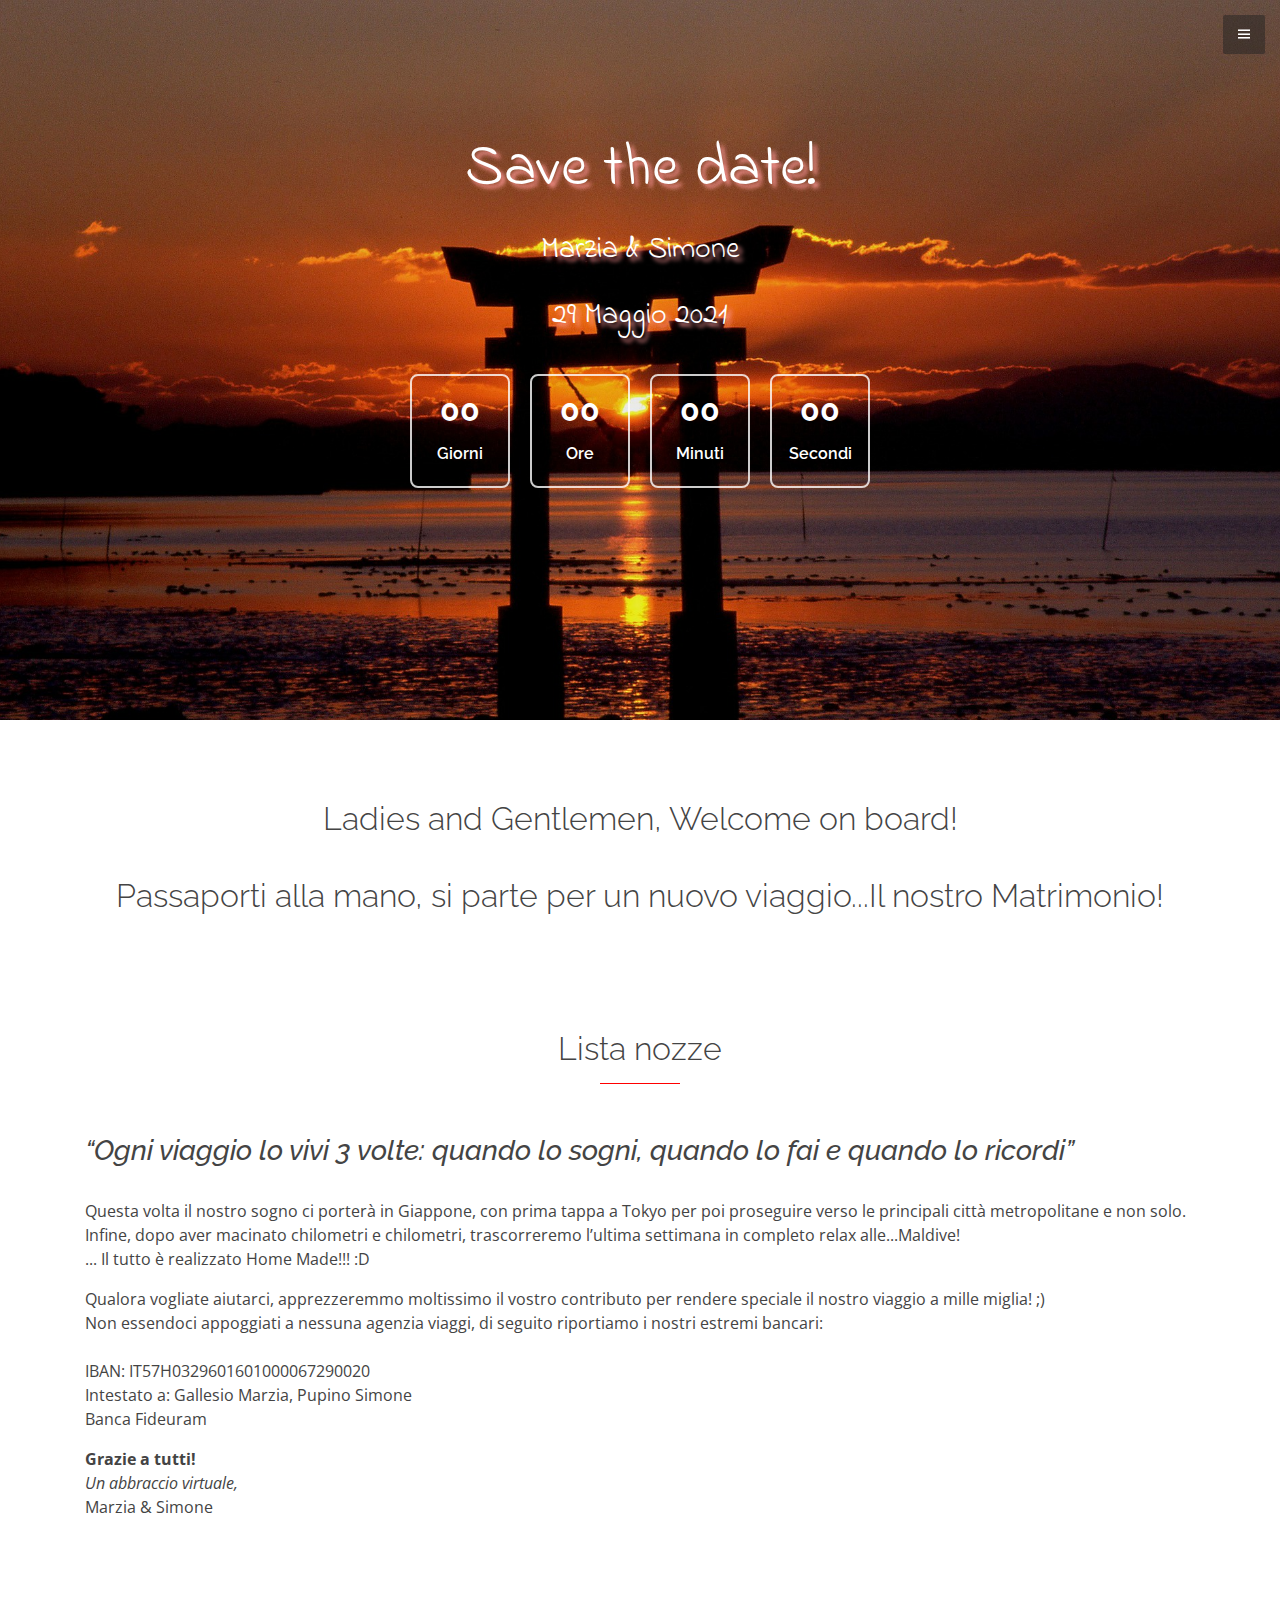
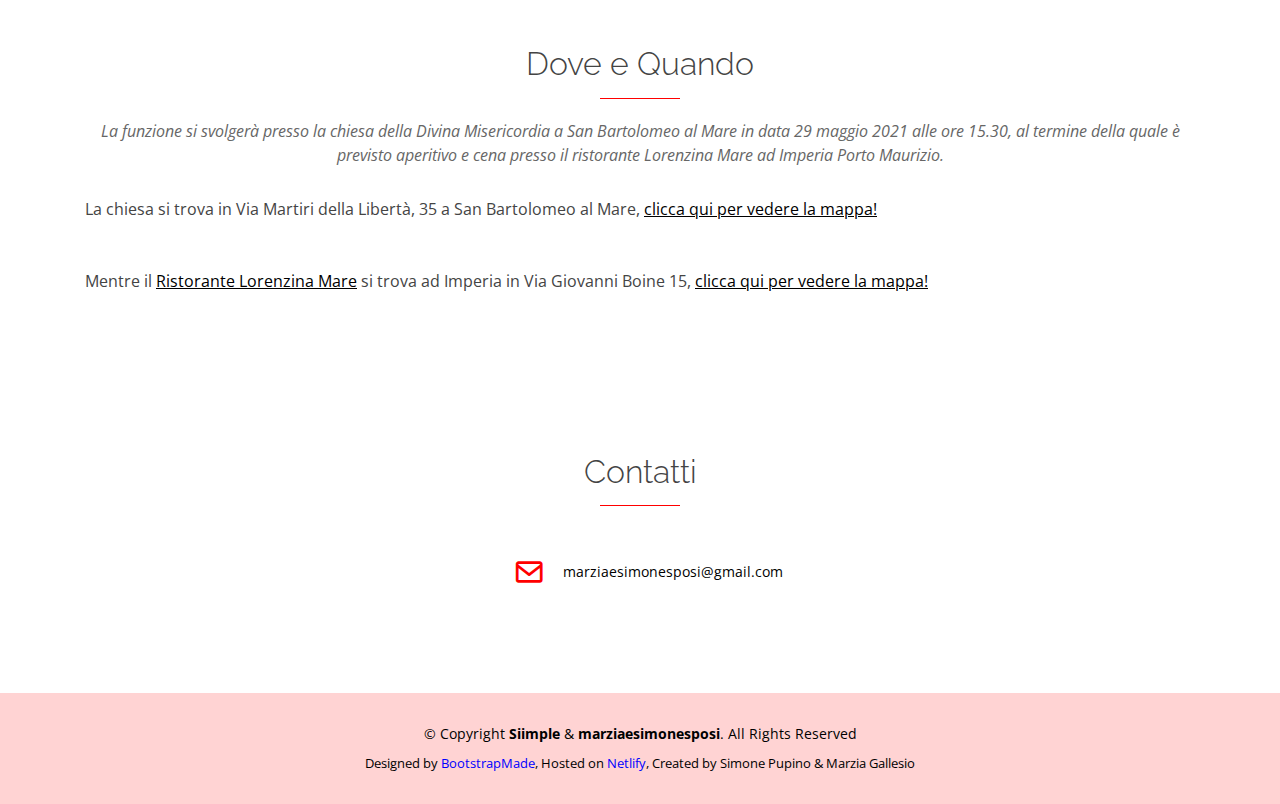
==== commit ca0a178e: "Removed text" ====
--- a/index.html
+++ b/index.html
@@ -99,13 +99,12 @@
 
         <p>
           Questa volta il nostro sogno ci porterà in Giappone, con prima tappa a Tokyo per poi proseguire verso le principali città metropolitane e non solo.<br>
-          Ci divertiremo a scoprire tutte le meraviglie che questo Paese potrà regalarci.<br>
           Infine, dopo aver macinato chilometri e chilometri, trascorreremo l’ultima settimana in completo relax alle...Maldive!<br>
           ... Il tutto è realizzato Home Made!!!  :D
         </p>
 
         <p>
-          Qualora vogliate aiutarci, apprezzeremmo moltissimo il vostro contributo per rendere speciale il nostro viaggio a 6.000 miglia! ;) <br>
+          Qualora vogliate aiutarci, apprezzeremmo moltissimo il vostro contributo per rendere speciale il nostro viaggio a mille miglia! ;) <br>
           Non essendoci appoggiati a nessuna agenzia viaggi, di seguito riportiamo i nostri estremi bancari: <br><br>
           IBAN: IT57H0329601601000067290020 <br>
           Intestato a: Gallesio Marzia, Pupino Simone <br>
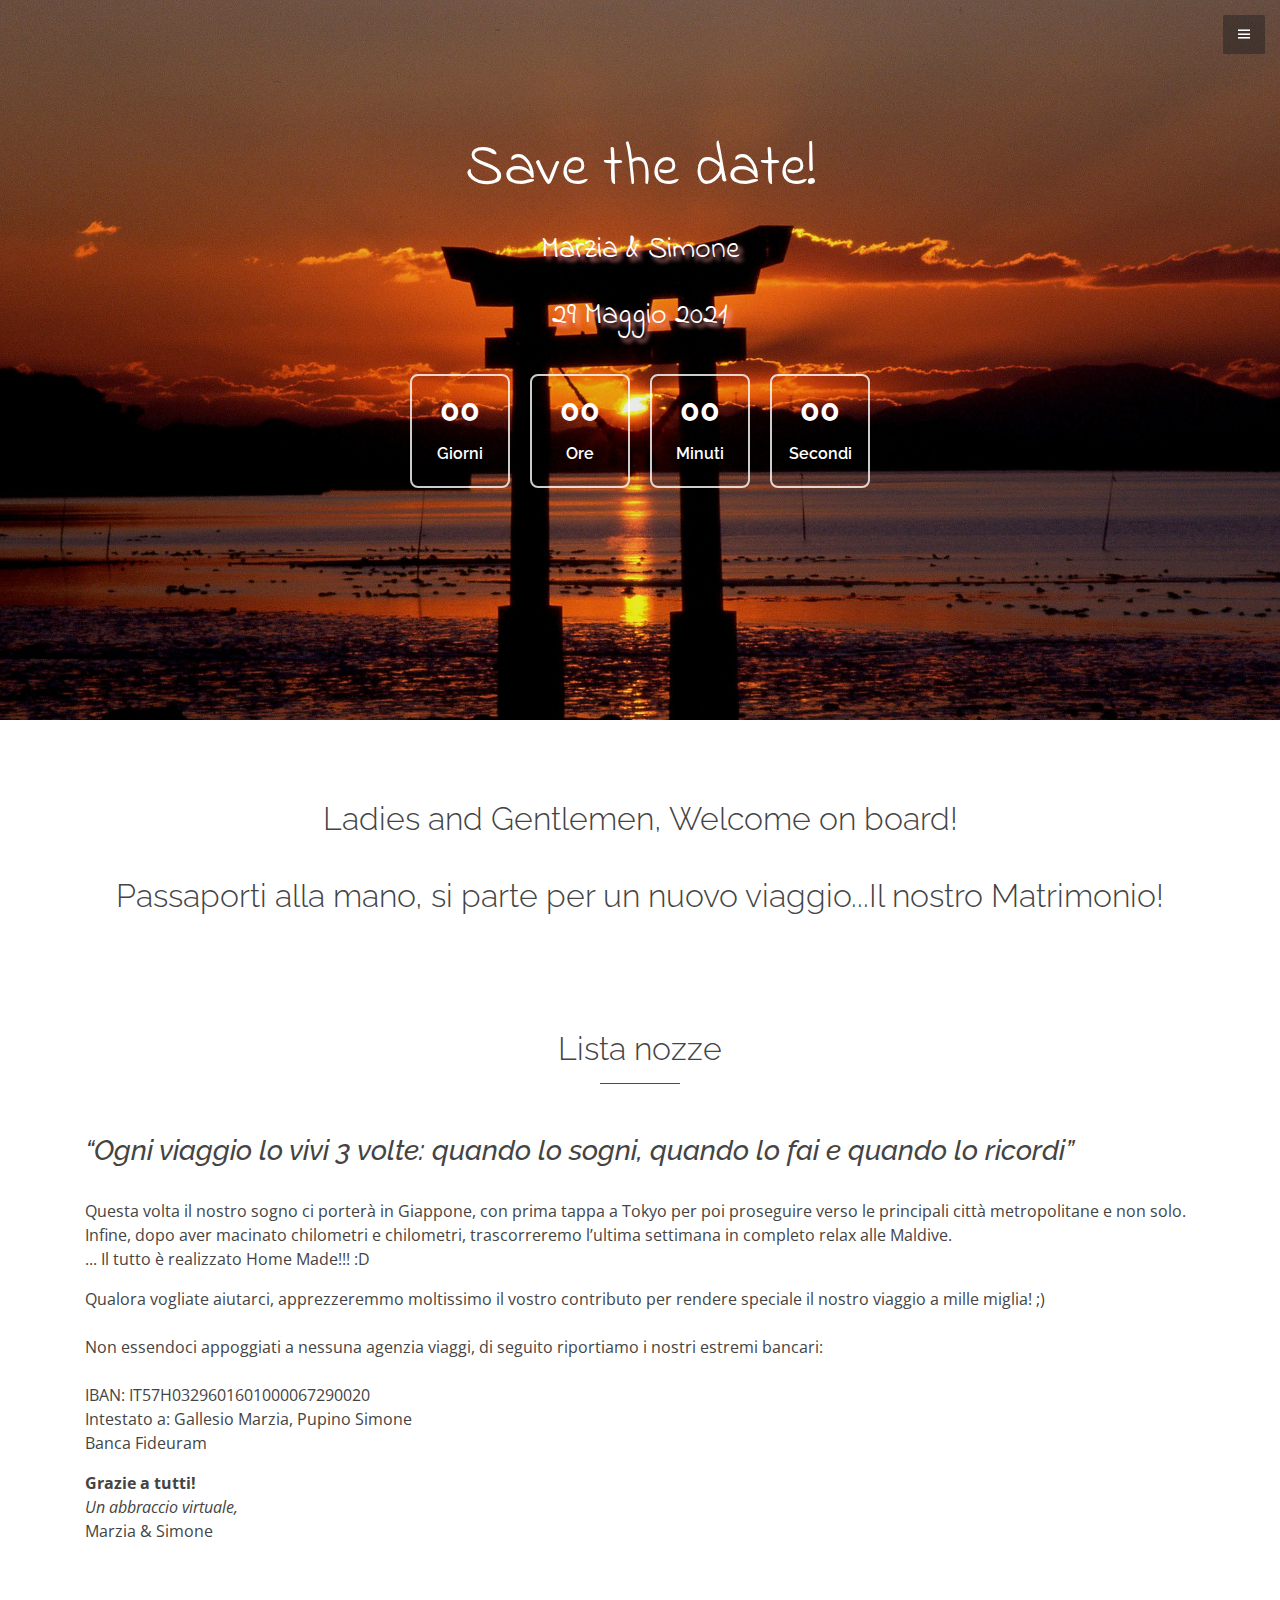
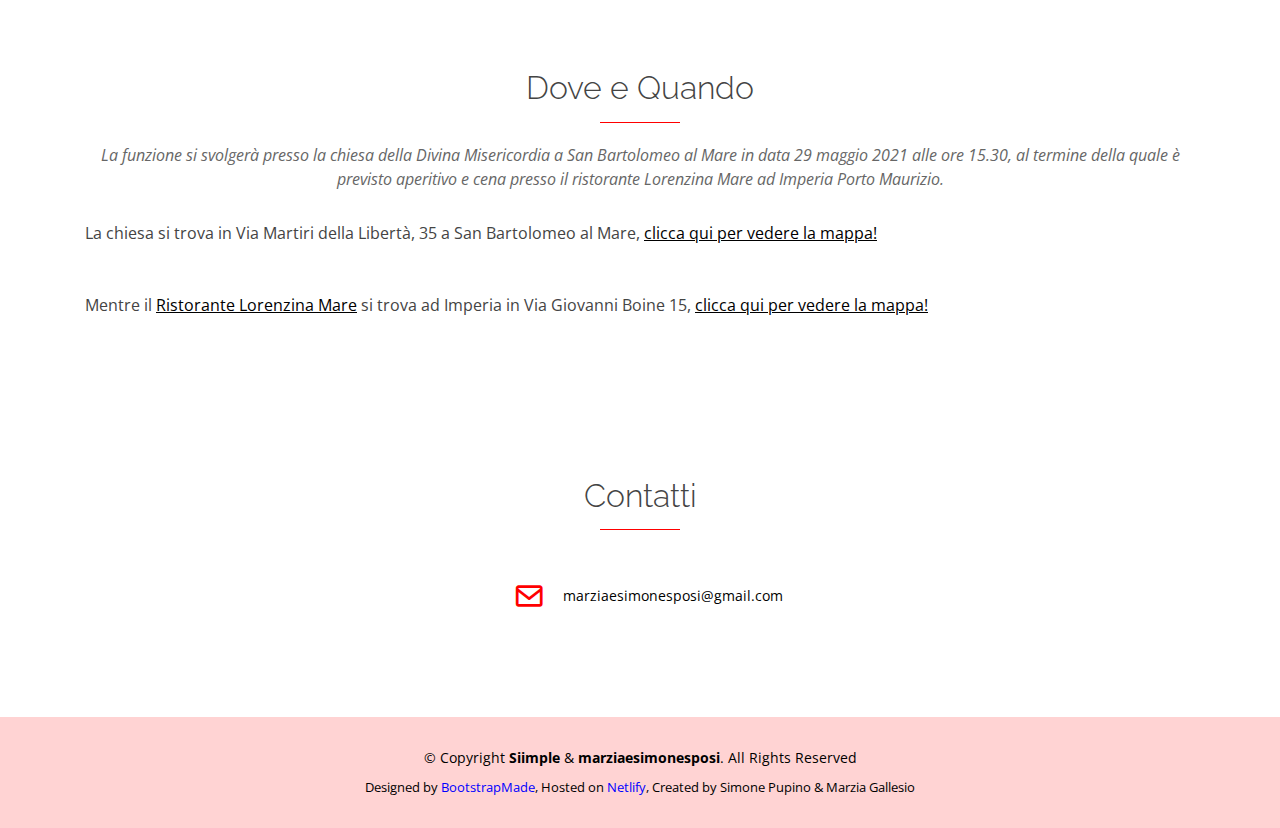
==== commit 08b230f1: "Updated text and css" ====
--- a/index.html
+++ b/index.html
@@ -99,12 +99,12 @@
 
         <p>
           Questa volta il nostro sogno ci porterà in Giappone, con prima tappa a Tokyo per poi proseguire verso le principali città metropolitane e non solo.<br>
-          Infine, dopo aver macinato chilometri e chilometri, trascorreremo l’ultima settimana in completo relax alle...Maldive!<br>
+          Infine, dopo aver macinato chilometri e chilometri, trascorreremo l’ultima settimana in completo relax alle Maldive.<br>
           ... Il tutto è realizzato Home Made!!!  :D
         </p>
 
         <p>
-          Qualora vogliate aiutarci, apprezzeremmo moltissimo il vostro contributo per rendere speciale il nostro viaggio a mille miglia! ;) <br>
+          Qualora vogliate aiutarci, apprezzeremmo moltissimo il vostro contributo per rendere speciale il nostro viaggio a mille miglia! ;) <br><br>
           Non essendoci appoggiati a nessuna agenzia viaggi, di seguito riportiamo i nostri estremi bancari: <br><br>
           IBAN: IT57H0329601601000067290020 <br>
           Intestato a: Gallesio Marzia, Pupino Simone <br>
--- a/assets/css/style.css
+++ b/assets/css/style.css
@@ -188,7 +188,6 @@
   line-height: 56px;
   color: rgb(255, 255, 255);
   font-family: "Indie Flower", sans-serif;
-  text-shadow: 4px 4px 4px rgb(255, 152, 152);
 
 }
 
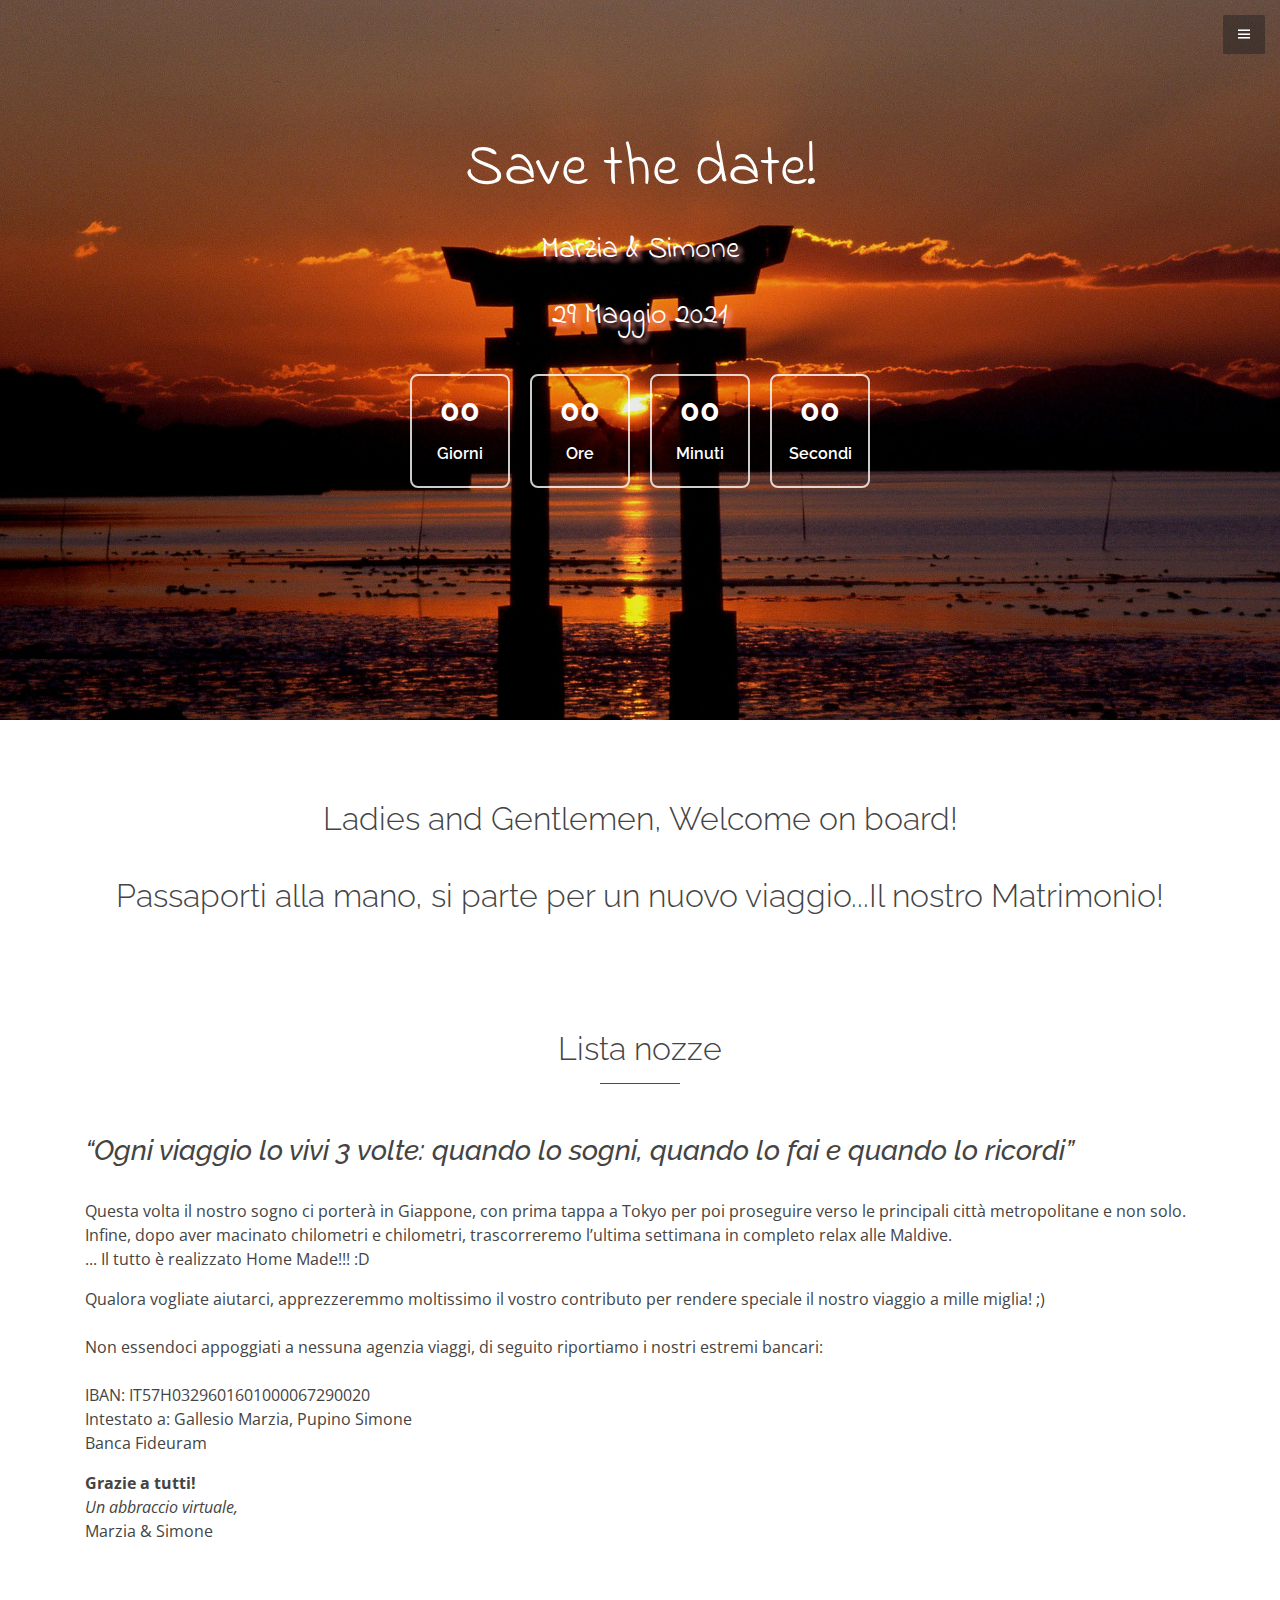
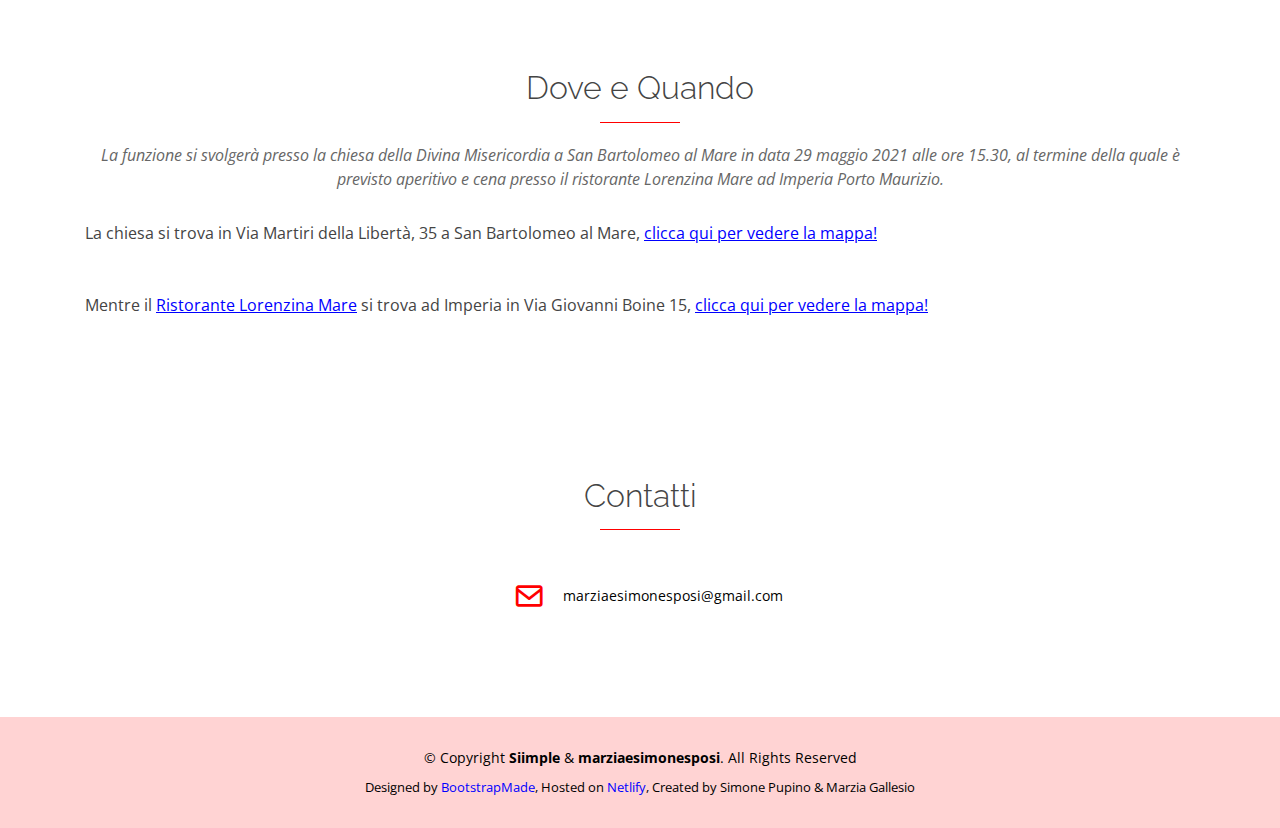
==== commit 6857fc1b: "Added color on hyperlinks" ====
--- a/index.html
+++ b/index.html
@@ -132,18 +132,18 @@
 		
 		<div>
 			La chiesa si trova in Via Martiri della Libertà, 35 a San Bartolomeo al Mare, 
-			<a class="getto" href="https://www.google.it/maps/place/Chiesa+della+Divina+Misericordia/@43.9230635,8.1000887,19.5z/data=!4m5!3m4!1s0x12d269ad50a81b11:0xfd4b3084a200d570!8m2!3d43.9230083!4d8.1003765">
+			<a style="color: blue;" class="getto" href="https://www.google.it/maps/place/Chiesa+della+Divina+Misericordia/@43.9230635,8.1000887,19.5z/data=!4m5!3m4!1s0x12d269ad50a81b11:0xfd4b3084a200d570!8m2!3d43.9230083!4d8.1003765">
               <u>clicca qui per vedere la mappa!</u>
 			</a>
 		</div>
 		<br><br>
         <div> 
 			Mentre il 
-            <a class="getto" href="https://www.ristorantelorenzinamare.com/">
+            <a style="color: blue;" class="getto" href="https://www.ristorantelorenzinamare.com/">
                 <u>Ristorante Lorenzina Mare</u>
             </a> 
 			si trova ad Imperia in Via Giovanni Boine 15,
-              <a class="getto" href="https://www.google.com/maps/place/Ristorante+Lorenzina+Mare/@43.8742591,8.0179826,15z/data=!4m2!3m1!1s0x0:0x3e180a0cb624fd00?sa=X&ved=2ahUKEwjZ9p_QupvsAhWTA2MBHfnTA1UQ_BIwE3oECA8QBQ">
+              <a style="color: blue;" class="getto" href="https://www.google.com/maps/place/Ristorante+Lorenzina+Mare/@43.8742591,8.0179826,15z/data=!4m2!3m1!1s0x0:0x3e180a0cb624fd00?sa=X&ved=2ahUKEwjZ9p_QupvsAhWTA2MBHfnTA1UQ_BIwE3oECA8QBQ">
                 <u>clicca qui per vedere la mappa!</u>
               </a>
         </div>
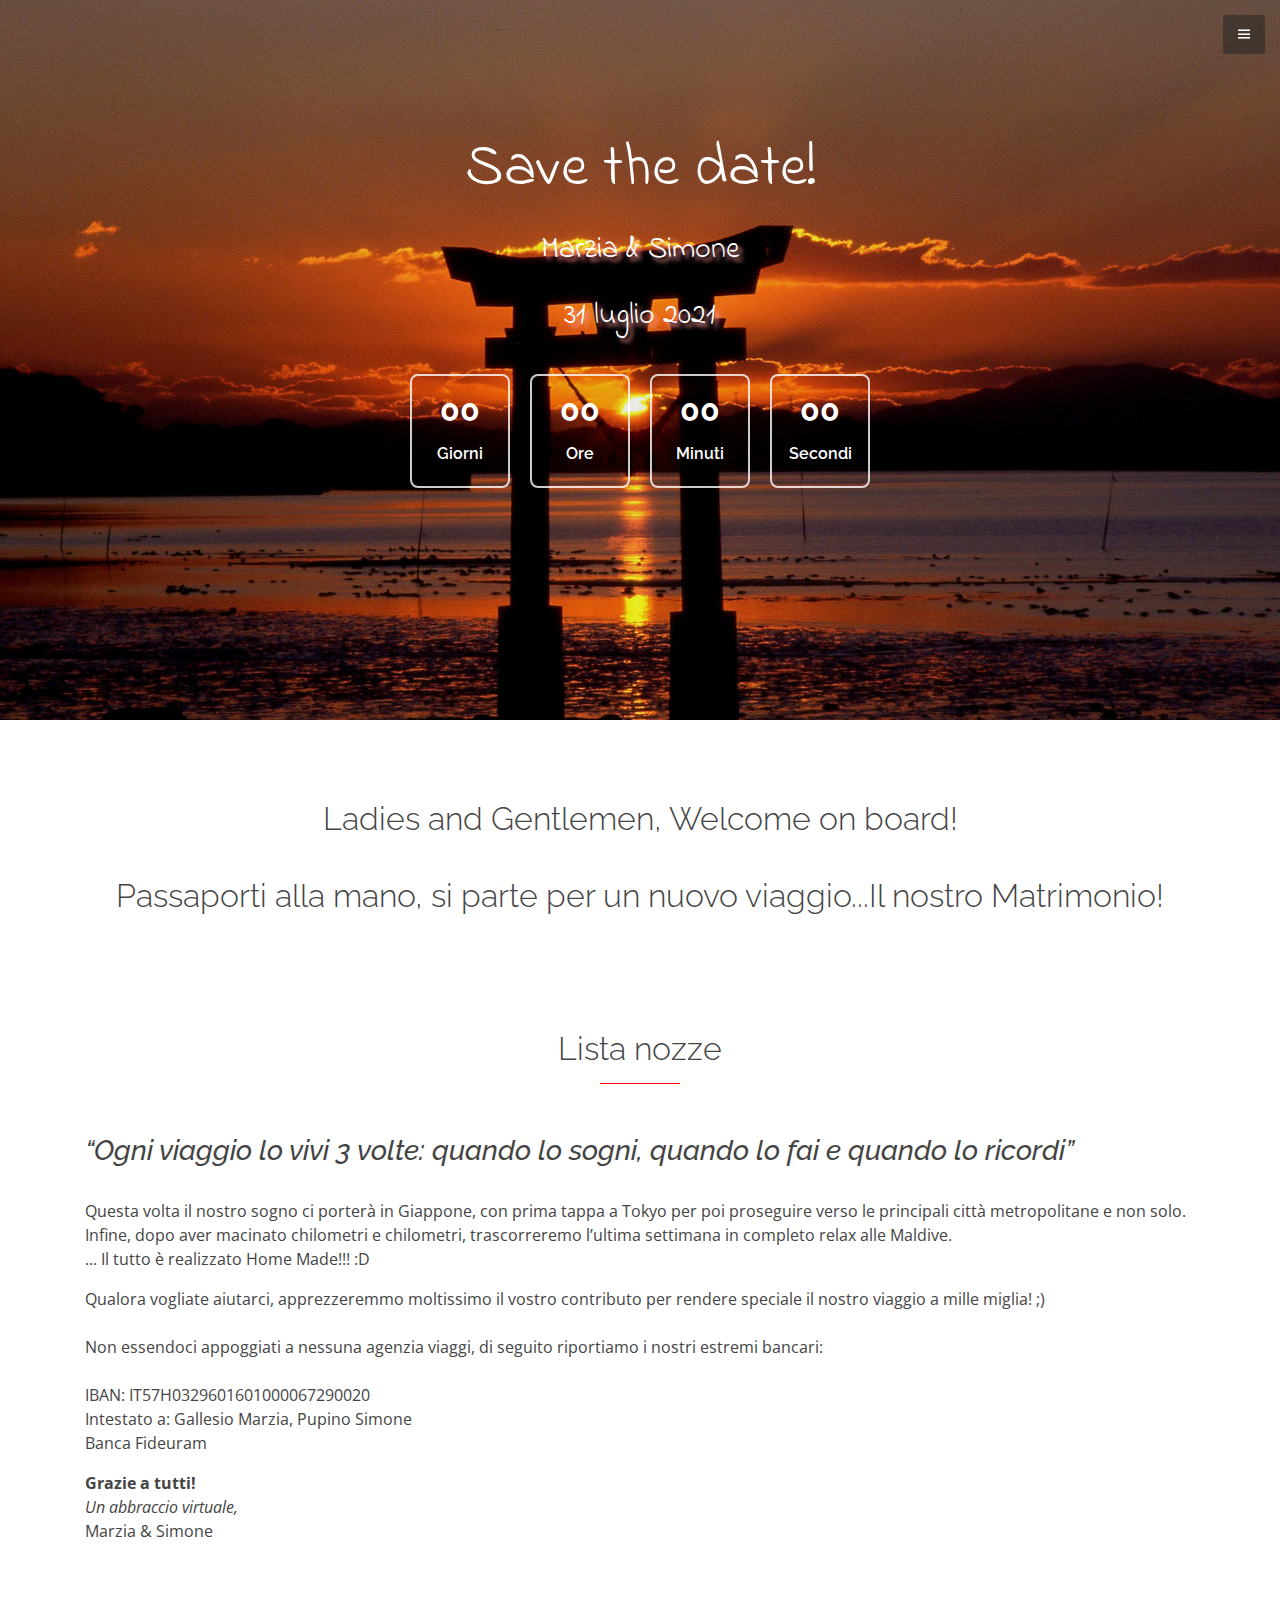
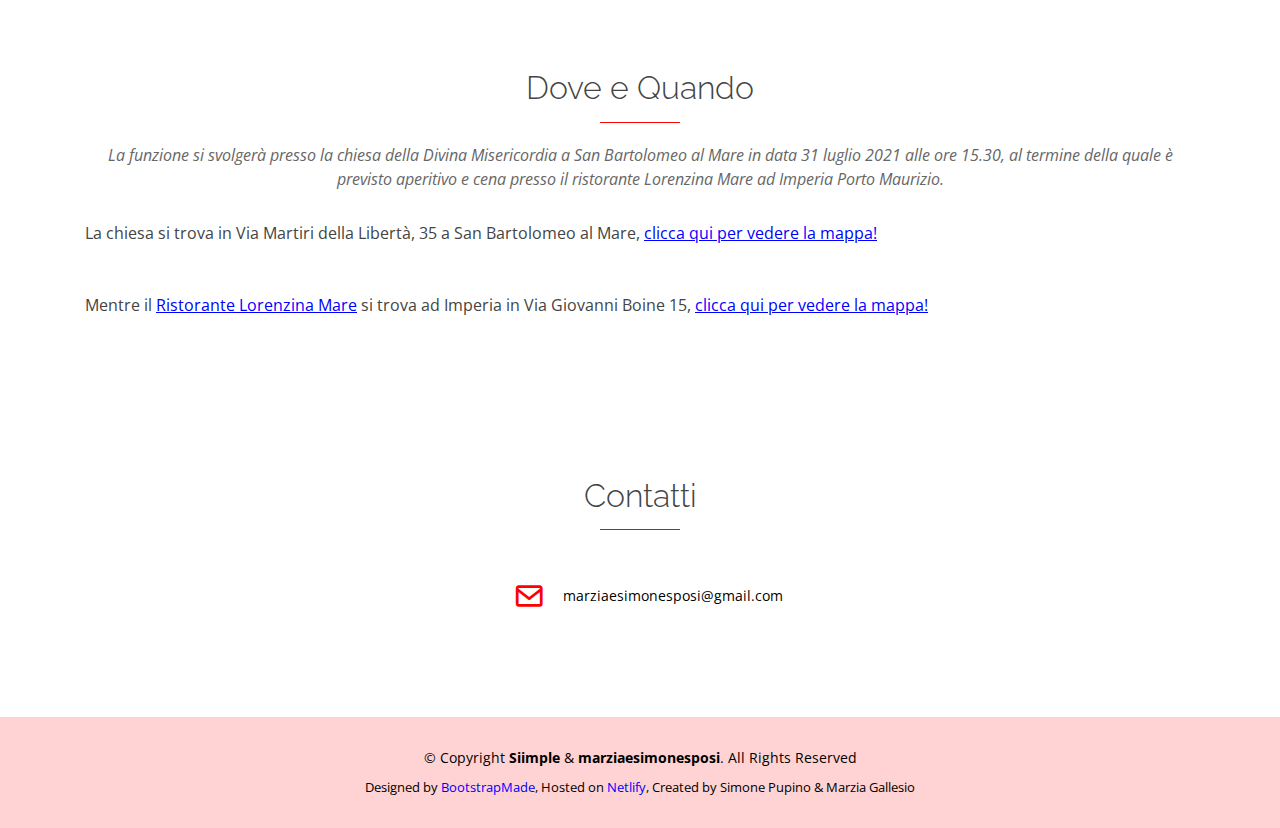
==== commit 322abdc8: "Updated dates" ====
--- a/index.html
+++ b/index.html
@@ -61,9 +61,9 @@
     <div class="hero-container">
       <h1 class="intro">Save the date!</h1><br>
       <h2 class="intro">Marzia & Simone</h2>
-      <h2 class="intro">29 Maggio 2021</h2>
+      <h2 class="intro">31 luglio 2021</h2>
       
-      <div class="countdown d-flex justify-content-center" data-count="2021/05/29">
+      <div class="countdown d-flex justify-content-center" data-count="2021/07/31">
         <div>
           <h3>%D</h3>
           <h4>Giorni</h4>
@@ -125,7 +125,7 @@
       <div class="container">
         <div class="section-title">
           <h2>Dove e Quando</h2>
-          <p>La funzione si svolgerà presso la chiesa della Divina Misericordia a San Bartolomeo al Mare in data 29 maggio 2021 alle ore 15.30, al termine della quale è previsto aperitivo e cena presso il 
+          <p>La funzione si svolgerà presso la chiesa della Divina Misericordia a San Bartolomeo al Mare in data 31 luglio 2021 alle ore 15.30, al termine della quale è previsto aperitivo e cena presso il 
             ristorante Lorenzina Mare ad Imperia Porto Maurizio.
           </p>
         </div>
